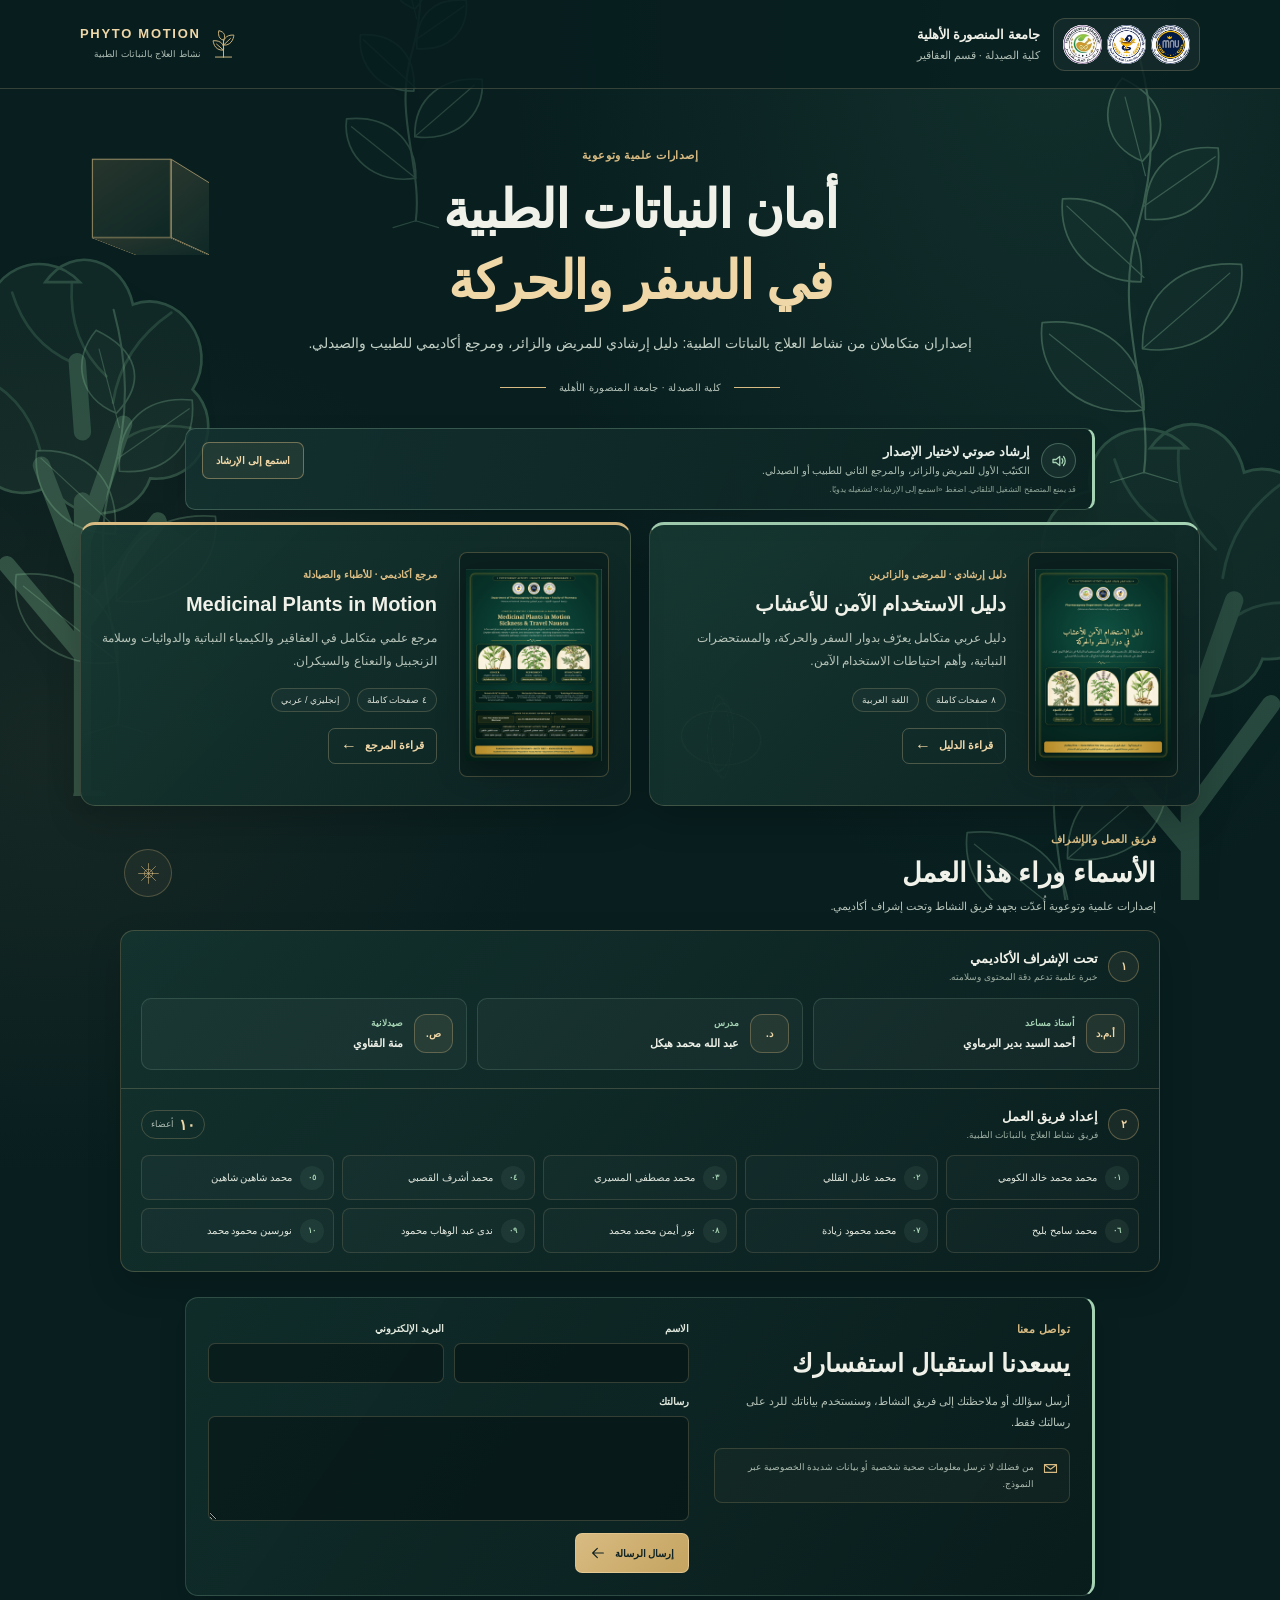
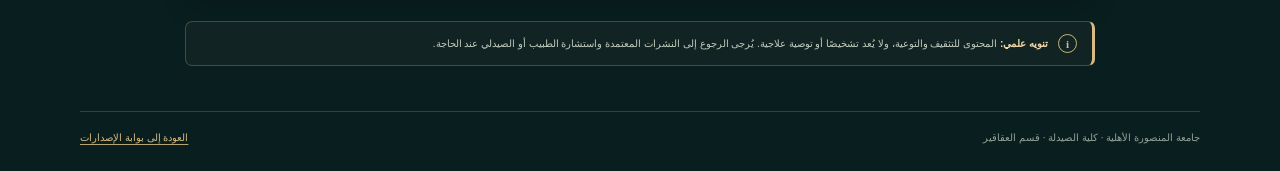
==== booklet-site/index.html @ 5047c132 "Add floating 3D geometry to booklet garden Co-authored-by: arena-agent <297053741+arena-agent@users." ====
<!doctype html>
<html lang="ar" dir="rtl">
<head>
  <meta charset="utf-8">
  <meta name="viewport" content="width=device-width, initial-scale=1">
  <meta name="theme-color" content="#081e1f">
  <meta name="description" content="إصدارات التوعية النباتية من كلية الصيدلة بجامعة المنصورة الأهلية: دليل المريض ومرجع أكاديمي كامل.">
  <title>الإصدارات العلمية | كلية الصيدلة - جامعة المنصورة الأهلية</title>
  <link rel="stylesheet" href="assets/portal.css">
  <link rel="stylesheet" href="assets/garden.css?v=6">
  <script src="assets/garden.js?v=9" defer></script>
</head>
<body>
<header class="site-header">
  <div class="wrap header-inner">
    <div class="academic-lockup" role="group" aria-label="جامعة المنصورة الأهلية، كلية الصيدلة، قسم العقاقير">
      <div class="institution-logos" aria-hidden="true">
        <img src="assets/academic-logos/university.webp" alt="" width="48" height="48">
        <img src="assets/academic-logos/faculty-pharmacy.webp" alt="" width="48" height="48">
        <img src="assets/academic-logos/pharmacognosy.webp" alt="" width="48" height="48">
      </div>
      <div class="academic-copy">
        <strong>جامعة المنصورة الأهلية</strong>
        <span>كلية الصيدلة · قسم العقاقير</span>
      </div>
    </div>
    <a class="program-lockup" href="index.html" aria-label="PHYTO MOTION — العودة إلى بوابة الإصدارات">
      <svg class="program-mark" viewBox="0 0 43 50" aria-hidden="true"><path d="M21.5 46V18M21.5 34C6 35 5 19 5 19c13-1 18 7 16.5 15ZM21.5 26C37 27 38 10 38 10c-13-1-18 8-16.5 16ZM21.5 18C11 16 14 3 14 3c10 2 11 9 7.5 15Z"/><path d="m10 24 11.5 10M33 15 21.5 26M8 45h27"/></svg>
      <span><strong>PHYTO MOTION</strong><small>نشاط العلاج بالنباتات الطبية</small></span>
    </a>
  </div>
</header>
<main class="wrap">
  <section class="hero" aria-labelledby="hero-title">
    <p class="eyebrow">إصدارات علمية وتوعوية</p>
    <h1 id="hero-title">أمان النباتات الطبية<br><em>في السفر والحركة</em></h1>
    <p class="hero-copy">إصداران متكاملان من نشاط العلاج بالنباتات الطبية: دليل إرشادي للمريض والزائر، ومرجع أكاديمي للطبيب والصيدلي.</p>
    <div class="hero-rule"><span></span><p>كلية الصيدلة · جامعة المنصورة الأهلية</p><span></span></div>
  </section>

  <section class="welcome-audio" aria-labelledby="welcome-audio-title">
    <div class="welcome-audio-copy">
      <span class="welcome-audio-mark" aria-hidden="true"><svg viewBox="0 0 24 24"><path d="M4 10v4h4l5 4V6l-5 4H4Z"/><path d="M16 9a5 5 0 0 1 0 6m2-9a9 9 0 0 1 0 12"/></svg></span>
      <div><h2 id="welcome-audio-title">إرشاد صوتي لاختيار الإصدار</h2><p>الكتيّب الأول للمريض والزائر، والمرجع الثاني للطبيب أو الصيدلي.</p></div>
    </div>
    <button class="welcome-audio-button" id="welcome-audio-button" type="button" aria-pressed="false"><span id="welcome-audio-button-label">استمع إلى الإرشاد</span></button>
    <audio id="welcome-audio" src="assets/audio/patient-welcome-ar-eg.mp3" preload="auto" aria-hidden="true"></audio>
    <p class="welcome-audio-status" id="welcome-audio-status" role="status" aria-live="polite">قد يمنع المتصفح التشغيل التلقائي للصوت؛ إذا لم تسمع الإرشاد، اضغط «استمع إلى الإرشاد».</p>
  </section>

  <section class="book-grid" aria-label="اختيار الإصدار">
    <a class="book-card patient" href="patient-book.html" aria-label="قراءة دليل المريض والزائر، ٨ صفحات كاملة">
      <span class="cover-frame"><img src="assets/patient-pages/page-01.jpg" alt="غلاف دليل الاستخدام الآمن للأعشاب في دوار السفر والحركة" width="1192" height="1686" fetchpriority="high"></span>
      <span class="book-copy">
        <span class="book-type">دليل إرشادي · للمرضى والزائرين</span>
        <h2>دليل الاستخدام الآمن للأعشاب</h2>
        <p>دليل عربي متكامل يعرّف بدوار السفر والحركة، والمستحضرات النباتية، وأهم احتياطات الاستخدام الآمن.</p>
        <span class="book-meta"><span>٨ صفحات كاملة</span><span>اللغة العربية</span></span>
        <span class="book-open">قراءة الدليل <b aria-hidden="true">←</b></span>
      </span>
    </a>

    <a class="book-card professional" href="clinician-book.html" aria-label="قراءة المرجع الأكاديمي للطبيب والصيدلي، ٤ صفحات كاملة">
      <span class="cover-frame"><img src="assets/clinician-pages/page-01.jpg" alt="غلاف المرجع الأكاديمي Medicinal Plants in Motion" width="1192" height="1686" fetchpriority="high"></span>
      <span class="book-copy">
        <span class="book-type">مرجع أكاديمي · للأطباء والصيادلة</span>
        <h2>Medicinal Plants in Motion</h2>
        <p>مرجع علمي متكامل في العقاقير والكيمياء النباتية والدوائيات وسلامة الزنجبيل والنعناع والسيكران.</p>
        <span class="book-meta"><span>٤ صفحات كاملة</span><span>إنجليزي / عربي</span></span>
        <span class="book-open">قراءة المرجع <b aria-hidden="true">←</b></span>
      </span>
    </a>
  </section>

  <section class="contributors" aria-labelledby="contributors-title">
    <div class="contributors-heading">
      <div>
        <p class="eyebrow">فريق العمل والإشراف</p>
        <h2 id="contributors-title">الأسماء وراء هذا العمل</h2>
        <p>إصدارات علمية وتوعوية أُعدّت بجهد فريق النشاط وتحت إشراف أكاديمي.</p>
      </div>
      <span class="contributors-ornament" aria-hidden="true"><svg viewBox="0 0 48 48"><path d="M24 5v38M5 24h38M10.6 10.6l26.8 26.8m0-26.8L10.6 37.4"/><circle cx="24" cy="24" r="8"/></svg></span>
    </div>

    <div class="contributors-panel">
      <section class="contributors-group" aria-labelledby="supervisors-title">
        <div class="contributors-group-heading">
          <span class="group-step" aria-hidden="true">١</span>
          <div><h3 id="supervisors-title">تحت الإشراف الأكاديمي</h3><p>خبرة علمية تدعم دقة المحتوى وسلامته.</p></div>
        </div>
        <ul class="supervisor-grid">
          <li class="supervisor-card"><span class="supervisor-mark" aria-hidden="true">أ.م.د</span><span class="supervisor-copy"><span class="person-role">أستاذ مساعد</span><strong>أحمد السيد بدير البرماوي</strong></span></li>
          <li class="supervisor-card"><span class="supervisor-mark" aria-hidden="true">د.</span><span class="supervisor-copy"><span class="person-role">مدرس</span><strong>عبد الله محمد هيكل</strong></span></li>
          <li class="supervisor-card"><span class="supervisor-mark" aria-hidden="true">ص.</span><span class="supervisor-copy"><span class="person-role">صيدلانية</span><strong>منة القناوي</strong></span></li>
        </ul>
      </section>

      <section class="contributors-group team-group" aria-labelledby="team-title">
        <div class="contributors-group-heading">
          <span class="group-step" aria-hidden="true">٢</span>
          <div><h3 id="team-title">إعداد فريق العمل</h3><p>فريق نشاط العلاج بالنباتات الطبية.</p></div>
          <span class="team-count"><strong>١٠</strong><span>أعضاء</span></span>
        </div>
        <ul class="team-grid">
          <li class="team-member"><span class="team-index" aria-hidden="true">٠١</span><span>محمد محمد خالد الكومي</span></li>
          <li class="team-member"><span class="team-index" aria-hidden="true">٠٢</span><span>محمد عادل القللي</span></li>
          <li class="team-member"><span class="team-index" aria-hidden="true">٠٣</span><span>محمد مصطفى المسيري</span></li>
          <li class="team-member"><span class="team-index" aria-hidden="true">٠٤</span><span>محمد أشرف القصبي</span></li>
          <li class="team-member"><span class="team-index" aria-hidden="true">٠٥</span><span>محمد شاهين شاهين</span></li>
          <li class="team-member"><span class="team-index" aria-hidden="true">٠٦</span><span>محمد سامح بليح</span></li>
          <li class="team-member"><span class="team-index" aria-hidden="true">٠٧</span><span>محمد محمود زيادة</span></li>
          <li class="team-member"><span class="team-index" aria-hidden="true">٠٨</span><span>نور أيمن محمد محمد</span></li>
          <li class="team-member"><span class="team-index" aria-hidden="true">٠٩</span><span>ندى عبد الوهاب محمود</span></li>
          <li class="team-member"><span class="team-index" aria-hidden="true">١٠</span><span>نورسين محمود محمد</span></li>
        </ul>
      </section>
    </div>
  </section>

  <section class="contact-section" aria-labelledby="contact-title">
    <div class="contact-copy">
      <p class="eyebrow">تواصل معنا</p>
      <h2 id="contact-title">يسعدنا استقبال استفسارك</h2>
      <p>أرسل سؤالك أو ملاحظتك إلى فريق النشاط، وسنستخدم بياناتك للرد على رسالتك فقط.</p>
      <div class="contact-note"><svg viewBox="0 0 24 24" aria-hidden="true"><path d="M3.5 6.5h17v11h-17z"/><path d="m4 7 8 6 8-6"/></svg><span>من فضلك لا ترسل معلومات صحية شخصية أو بيانات شديدة الخصوصية عبر النموذج.</span></div>
    </div>
    <form class="contact-form" id="contact-form" action="/api/contact" method="post">
      <div class="contact-fields">
        <label class="contact-field" for="contact-name"><span>الاسم</span><input id="contact-name" name="name" type="text" autocomplete="name" maxlength="80" required></label>
        <label class="contact-field" for="contact-email"><span>البريد الإلكتروني</span><input id="contact-email" name="email" type="email" inputmode="email" autocomplete="email" maxlength="254" required></label>
      </div>
      <label class="contact-field contact-message-field" for="contact-message"><span>رسالتك</span><textarea id="contact-message" name="message" rows="4" maxlength="3000" required></textarea></label>
      <div class="contact-honeypot" aria-hidden="true"><label for="contact-website">اترك هذا الحقل فارغًا</label><input id="contact-website" name="website" type="text" tabindex="-1" autocomplete="off"></div>
      <div class="contact-actions">
        <button class="contact-submit" type="submit"><span>إرسال الرسالة</span><svg viewBox="0 0 24 24" aria-hidden="true"><path d="M4 12h15M13 5l7 7-7 7"/></svg></button>
        <p class="contact-status" id="contact-status" role="status" aria-live="polite" aria-atomic="true"></p>
      </div>
      <noscript><p class="contact-noscript">فعّل JavaScript لإرسال الرسالة من هذا النموذج.</p></noscript>
    </form>
  </section>

  <aside class="editorial-note"><span class="note-mark" aria-hidden="true">i</span><p><strong>تنويه علمي:</strong> المحتوى للتثقيف والتوعية، ولا يُعد تشخيصًا أو توصية علاجية. يُرجى الرجوع إلى النشرات المعتمدة واستشارة الطبيب أو الصيدلي عند الحاجة.</p></aside>
</main>
<footer class="wrap site-footer">
  <span>جامعة المنصورة الأهلية · كلية الصيدلة · قسم العقاقير</span>
  <a href="index.html">العودة إلى بوابة الإصدارات</a>
</footer>
<script src="assets/portal.js" defer></script>
</body>
</html>
---- booklet-site/assets/portal.css ----
:root{
  color-scheme:dark;
  --ink:#f0f1e8;
  --navy:#e8efe8;
  --green:#a5d2b3;
  --gold:#d8bb82;
  --gold-bright:#f0d7a7;
  --paper:#081e1f;
  --surface:#102b2b;
  --muted:#afbeb4;
  --line:rgba(215,194,148,.22);
  --font:"IBM Plex Sans Arabic",Tahoma,Arial,sans-serif;
}
*{box-sizing:border-box}
html{min-width:320px;scroll-behavior:smooth}
body{margin:0;min-height:100vh;background:radial-gradient(ellipse at 82% 0,rgba(44,92,77,.28),transparent 34rem),radial-gradient(ellipse at 4% 42%,rgba(196,158,94,.08),transparent 33rem),var(--paper);color:var(--ink);font:15px/1.8 var(--font);-webkit-font-smoothing:antialiased}
a{color:inherit;text-decoration:none}
a:focus-visible{outline:3px solid var(--gold-bright);outline-offset:4px}
.wrap{width:min(1120px,calc(100% - 44px));margin-inline:auto}
.site-header{background:rgba(8,30,31,.82);border-bottom:1px solid var(--line)}
.header-inner{min-height:88px;display:flex;align-items:center;justify-content:space-between;gap:22px}
.academic-lockup,.program-lockup{display:flex;align-items:center;min-width:0}
.academic-lockup{gap:13px}
.institution-logos{display:flex;align-items:center;gap:5px;padding:6px 9px;background:rgba(255,255,255,.045);border:1px solid var(--line);border-radius:12px;flex:0 0 auto}
.institution-logos img{display:block;width:39px;height:39px;object-fit:contain;border-radius:50%;background:#f7f5ee}
.academic-copy{line-height:1.65}
.academic-copy strong{display:block;color:var(--ink);font-size:13px;font-weight:800}
.academic-copy span{display:block;color:var(--muted);font-size:11px}
.program-lockup{gap:9px;flex:0 0 auto;color:var(--ink)}
.program-mark{display:block;width:27px;height:33px;stroke:var(--gold);fill:none;stroke-width:1.5}
.program-lockup strong{display:block;color:var(--gold-bright);font:700 13px/1.2 Arial,sans-serif;letter-spacing:1.7px;direction:ltr}
.program-lockup small{display:block;margin-top:4px;color:var(--muted);font-size:9px;white-space:nowrap}
.hero{max-width:820px;margin:0 auto;padding:57px 0 31px;text-align:center}
.eyebrow{margin:0;color:var(--gold);font-size:11px;font-weight:800;letter-spacing:.04em}
h1,h2,p{margin-top:0}
.hero h1{margin:8px 0 12px;color:var(--ink);font-size:clamp(32px,5vw,53px);font-weight:750;line-height:1.35;letter-spacing:-.025em}
.hero h1 em{color:var(--gold-bright);font-style:normal}
.hero-copy{max-width:690px;margin:0 auto;color:#c1cec3;font-size:14px;line-height:2}
.hero-rule{display:flex;align-items:center;justify-content:center;gap:13px;margin-top:22px;color:#b4c2b8;font-size:10px;letter-spacing:.03em}
.hero-rule p{margin:0;white-space:nowrap}
.hero-rule span{display:block;width:46px;height:1px;background:var(--gold)}
.welcome-audio{position:relative;display:grid;grid-template-columns:minmax(0,1fr) auto;align-items:center;gap:3px 16px;max-width:910px;margin:0 auto 12px;padding:13px 16px;border:1px solid rgba(165,210,179,.27);border-right:3px solid var(--green);border-radius:10px;background:linear-gradient(110deg,rgba(21,52,50,.82),rgba(11,34,33,.92));box-shadow:0 9px 24px rgba(0,0,0,.13)}
.welcome-audio-copy{display:flex;align-items:center;gap:11px;min-width:0}
.welcome-audio-mark{display:grid;place-items:center;flex:0 0 35px;width:35px;height:35px;border:1px solid rgba(165,210,179,.32);border-radius:50%;color:var(--green);background:rgba(165,210,179,.07)}
.welcome-audio-mark svg{width:18px;height:18px;fill:none;stroke:currentColor;stroke-width:1.7;stroke-linecap:round;stroke-linejoin:round}
.welcome-audio-copy h2{margin:0;color:#e8efe8;font-size:13px;line-height:1.5}
.welcome-audio-copy p{margin:2px 0 0;color:#acbeb2;font-size:10px;line-height:1.65}
.welcome-audio-button{min-height:37px;padding:6px 13px;border:1px solid rgba(216,187,130,.45);border-radius:7px;background:rgba(216,187,130,.08);color:var(--gold-bright);font:700 10px/1.5 var(--font);white-space:nowrap;cursor:pointer;transition:background .16s,border-color .16s}
.welcome-audio-button:hover{border-color:var(--gold);background:rgba(216,187,130,.15)}
.welcome-audio-button:focus-visible{outline:3px solid var(--gold-bright);outline-offset:3px}
.welcome-audio-button[aria-pressed="true"]{border-color:rgba(165,210,179,.58);background:rgba(165,210,179,.1);color:#d7f0df}
.welcome-audio-status{grid-column:1/-1;margin:1px 0 0;color:#8fa498;font-size:8px;line-height:1.5}
.welcome-audio audio{position:absolute;width:1px;height:1px;overflow:hidden;clip:rect(0,0,0,0);white-space:nowrap}
.book-grid{display:grid;grid-template-columns:repeat(2,minmax(0,1fr));gap:18px;margin:12px auto 24px}
.book-card{min-height:284px;display:grid;grid-template-columns:150px minmax(0,1fr);gap:22px;align-items:center;padding:21px;border:1px solid var(--line);border-radius:15px;background:linear-gradient(135deg,rgba(24,58,51,.93),rgba(12,34,34,.98));box-shadow:0 14px 34px rgba(0,0,0,.19);transition:border-color .18s,box-shadow .18s,transform .18s}
.book-card:hover{transform:translateY(-2px);border-color:rgba(240,215,167,.6);box-shadow:0 18px 42px rgba(0,0,0,.25)}
.book-card.professional{border-top:3px solid var(--gold)}
.book-card.patient{border-top:3px solid var(--green)}
.cover-frame{display:grid;place-items:center;min-height:225px;padding:6px;border:1px solid rgba(216,187,130,.28);border-radius:8px;background:#0b211f}
.cover-frame img{display:block;width:100%;height:210px;object-fit:contain;filter:drop-shadow(0 9px 14px rgba(0,0,0,.32))}
.book-copy{min-width:0}
.book-type{display:block;color:var(--gold);font-size:10px;font-weight:800}
.book-copy h2{margin:6px 0 8px;color:var(--ink);font-size:20px;line-height:1.45}
.book-copy p{margin:0 0 15px;color:#b7c4b9;font-size:12px;line-height:1.9}
.book-meta{display:flex;flex-wrap:wrap;gap:7px;margin-bottom:16px}
.book-meta span{padding:3px 9px;border:1px solid var(--line);border-radius:999px;color:#dbe1d7;background:rgba(255,255,255,.025);font-size:9px}
.book-open{display:inline-flex;align-items:center;gap:8px;padding:7px 12px;border:1px solid rgba(215,194,148,.3);border-radius:7px;color:var(--gold-bright);font-size:11px;font-weight:800;transition:background .18s,border-color .18s}
.book-card:hover .book-open{border-color:var(--gold);background:rgba(216,187,130,.075)}
.book-open b{font:16px Arial,sans-serif;transition:transform .18s}
.book-card:hover .book-open b{transform:translateX(-3px)}
.contributors{max-width:1040px;margin:0 auto 25px}
.contributors-heading{display:flex;align-items:center;justify-content:space-between;gap:18px;margin:0 auto 13px;padding-inline:4px}
.contributors-heading .eyebrow{margin-bottom:4px}
.contributors-heading h2{margin:0 0 4px;color:var(--ink);font-size:clamp(20px,3vw,27px);line-height:1.45}
.contributors-heading p:last-child{margin:0;color:#b7c4b9;font-size:11px;line-height:1.8}
.contributors-ornament{display:grid;place-items:center;flex:0 0 48px;width:48px;height:48px;border:1px solid rgba(216,187,130,.28);border-radius:50%;background:rgba(216,187,130,.06);color:var(--gold)}
.contributors-ornament svg{width:25px;height:25px;fill:none;stroke:currentColor;stroke-width:1.1;stroke-linecap:round}
.contributors-panel{overflow:hidden;border:1px solid rgba(216,187,130,.24);border-radius:14px;background:linear-gradient(135deg,rgba(20,51,47,.94),rgba(10,31,31,.97));box-shadow:0 14px 34px rgba(0,0,0,.16)}
.contributors-group{padding:18px 20px}
.contributors-group+.contributors-group{border-top:1px solid var(--line)}
.contributors-group-heading{display:flex;align-items:center;gap:10px;min-width:0}
.group-step{display:grid;place-items:center;flex:0 0 31px;width:31px;height:31px;border:1px solid rgba(216,187,130,.34);border-radius:50%;background:rgba(216,187,130,.07);color:var(--gold-bright);font-size:11px;font-weight:800}
.contributors-group-heading h3{margin:0;color:var(--ink);font-size:13px;line-height:1.5}
.contributors-group-heading p{margin:2px 0 0;color:#9fb0a4;font-size:9px;line-height:1.6}
.team-count{display:flex;align-items:center;gap:5px;margin-inline-start:auto;padding:5px 9px;border:1px solid rgba(216,187,130,.25);border-radius:999px;color:var(--muted);font-size:9px;white-space:nowrap}
.team-count strong{color:var(--gold-bright);font-size:15px;line-height:1}
.supervisor-grid,.team-grid{display:grid;list-style:none;margin:13px 0 0;padding:0}
.supervisor-grid{grid-template-columns:repeat(3,minmax(0,1fr));gap:10px}
.supervisor-card{display:flex;align-items:center;gap:11px;min-width:0;min-height:72px;padding:11px 13px;border:1px solid rgba(165,210,179,.17);border-radius:10px;background:rgba(255,255,255,.035);transition:border-color .16s,transform .16s,background .16s}
.supervisor-card:hover{transform:translateY(-2px);border-color:rgba(216,187,130,.4);background:rgba(255,255,255,.055)}
.supervisor-mark{display:grid;place-items:center;flex:0 0 39px;width:39px;height:39px;border:1px solid rgba(216,187,130,.32);border-radius:12px;background:rgba(216,187,130,.08);color:var(--gold-bright);font-size:10px;font-weight:900;white-space:nowrap}
.supervisor-copy{display:block;min-width:0}
.person-role{display:block;margin-bottom:2px;color:var(--green);font-size:9px;font-weight:700}
.supervisor-copy strong{display:block;color:#eef1e8;font-size:11px;line-height:1.65}
.team-grid{grid-template-columns:repeat(5,minmax(0,1fr));gap:8px}
.team-member{display:flex;align-items:center;gap:8px;min-width:0;min-height:45px;padding:7px 9px;border:1px solid rgba(215,194,148,.16);border-radius:8px;background:rgba(255,255,255,.025);color:#e0e6dc;font-size:10px;line-height:1.55;transition:border-color .16s,background .16s}
.team-member:hover{border-color:rgba(216,187,130,.38);background:rgba(216,187,130,.055)}
.team-index{display:grid;place-items:center;flex:0 0 24px;width:24px;height:24px;border-radius:50%;background:rgba(165,210,179,.08);color:var(--green);font:700 8px/1 Arial,sans-serif}
.contact-section{max-width:910px;display:grid;grid-template-columns:minmax(0,.85fr) minmax(0,1.15fr);align-items:start;gap:25px;margin:0 auto 25px;padding:22px;border:1px solid rgba(165,210,179,.22);border-right:3px solid var(--green);border-radius:13px;background:linear-gradient(125deg,rgba(17,46,43,.92),rgba(9,29,29,.98));box-shadow:0 12px 28px rgba(0,0,0,.14)}
.contact-copy .eyebrow{margin-bottom:5px}
.contact-copy h2{margin:0 0 8px;color:var(--ink);font-size:clamp(19px,2.5vw,25px);line-height:1.5}
.contact-copy>p:not(.eyebrow){margin:0;color:#b7c4b9;font-size:11px;line-height:1.9}
.contact-note{display:flex;align-items:flex-start;gap:8px;margin-top:16px;padding:10px;border:1px solid rgba(216,187,130,.18);border-radius:8px;background:rgba(216,187,130,.035);color:#aebdb2;font-size:9px;line-height:1.8}
.contact-note svg{flex:0 0 17px;width:17px;height:17px;margin-top:1px;fill:none;stroke:var(--gold);stroke-width:1.5;stroke-linecap:round;stroke-linejoin:round}
.contact-form{min-width:0}
.contact-fields{display:grid;grid-template-columns:repeat(2,minmax(0,1fr));gap:10px}
.contact-field{display:flex;flex-direction:column;gap:5px;min-width:0;color:#dfe6dc;font-size:10px;font-weight:700}
.contact-field input,.contact-field textarea{width:100%;min-width:0;border:1px solid rgba(215,194,148,.22);border-radius:7px;background:rgba(4,19,19,.55);color:var(--ink);font:400 11px/1.7 var(--font);padding:9px 10px;transition:border-color .16s,box-shadow .16s}
.contact-field input{min-height:40px}
.contact-field textarea{min-height:105px;resize:vertical}
.contact-field input::placeholder,.contact-field textarea::placeholder{color:#788e82}
.contact-field input:focus,.contact-field textarea:focus{outline:none;border-color:var(--green);box-shadow:0 0 0 3px rgba(165,210,179,.1)}
.contact-message-field{margin-top:10px}
.contact-honeypot{position:absolute!important;width:1px;height:1px;padding:0;margin:-1px;overflow:hidden;clip:rect(0,0,0,0);white-space:nowrap;border:0}
.contact-actions{display:flex;align-items:center;gap:12px;margin-top:12px}
.contact-submit{display:inline-flex;align-items:center;justify-content:center;gap:9px;min-height:40px;padding:8px 14px;border:1px solid rgba(240,215,167,.54);border-radius:7px;background:linear-gradient(135deg,#d8bb82,#c5a460);color:#102322;font:800 10px/1.5 var(--font);cursor:pointer;transition:filter .16s,transform .16s,opacity .16s}
.contact-submit:hover:not(:disabled){filter:brightness(1.07);transform:translateY(-1px)}
.contact-submit:focus-visible{outline:3px solid var(--gold-bright);outline-offset:3px}
.contact-submit:disabled{cursor:wait;opacity:.65}
.contact-submit svg{width:16px;height:16px;fill:none;stroke:currentColor;stroke-width:1.8;stroke-linecap:round;stroke-linejoin:round;transform:rotate(180deg)}
.contact-status{min-width:0;margin:0;color:var(--muted);font-size:9px;line-height:1.7}
.contact-status:empty{display:none}
.contact-status[data-state="success"]{color:#a9dfbb}
.contact-status[data-state="error"]{color:#f0b2a4}
.contact-noscript{margin:10px 0 0;color:var(--gold-bright);font-size:9px}
.editorial-note{max-width:910px;display:flex;align-items:flex-start;gap:10px;margin:0 auto 45px;padding:12px 15px;border:1px solid rgba(229,205,153,.23);border-right:3px solid var(--gold);border-radius:7px;background:rgba(216,187,130,.045);color:#c2cbbf}
.editorial-note p{margin:0;font-size:10px;line-height:1.9}
.editorial-note strong{color:var(--gold-bright)}
.note-mark{display:grid;place-items:center;flex:0 0 19px;height:19px;border:1px solid #c5b47f;border-radius:50%;color:var(--gold);font:700 11px Georgia,serif}
.site-footer{display:flex;justify-content:space-between;align-items:center;gap:15px;border-top:1px solid var(--line);padding:17px 0 24px;color:#94a397;font-size:10px}
.site-footer a{color:var(--gold);text-decoration:underline;text-decoration-color:#b6a473;text-underline-offset:3px}
@media(max-width:790px){
  .header-inner{min-height:78px;gap:12px}
  .institution-logos{gap:3px;padding:5px 6px}
  .institution-logos img{width:33px;height:33px}
  .academic-copy strong{font-size:12px}
  .academic-copy span{font-size:10px}
  .book-grid{grid-template-columns:1fr;max-width:650px}
  .book-card{min-height:250px;grid-template-columns:140px minmax(0,1fr)}
  .cover-frame{min-height:210px}
  .cover-frame img{height:195px}
  .contributors{max-width:650px}
  .contributors-group{padding:15px}
  .supervisor-grid{grid-template-columns:repeat(2,minmax(0,1fr))}
  .supervisor-card:last-child{grid-column:1/-1}
  .team-grid{grid-template-columns:repeat(3,minmax(0,1fr))}
  .contact-section{grid-template-columns:1fr;gap:15px}
}
@media(max-width:500px){
  .wrap{width:calc(100% - 28px)}
  .header-inner{min-height:72px;gap:8px}
  .academic-lockup{gap:7px}
  .institution-logos{gap:2px;padding:4px}
  .institution-logos img{width:26px;height:26px}
  .academic-copy strong{font-size:10px}
  .academic-copy span{font-size:9px}
  .program-lockup{gap:5px}
  .program-mark{width:21px;height:27px}
  .program-lockup strong{font-size:10px;letter-spacing:1px}
  .program-lockup small{display:none}
  .hero{padding:39px 0 23px}
  .hero h1{font-size:32px}
  .hero-copy{font-size:12px}
  .hero-rule{gap:8px;margin-top:17px}
  .hero-rule span{width:22px}
  .hero-rule p{font-size:9px}
  .welcome-audio{grid-template-columns:minmax(0,1fr) auto;gap:5px 9px;margin-bottom:9px;padding:10px}
  .welcome-audio-copy{gap:8px}
  .welcome-audio-mark{flex-basis:30px;width:30px;height:30px}
  .welcome-audio-mark svg{width:15px;height:15px}
  .welcome-audio-copy h2{font-size:11px}
  .welcome-audio-copy p{font-size:8px}
  .welcome-audio-button{min-height:33px;padding:5px 8px;font-size:8px}
  .welcome-audio-status{font-size:7px}
  .book-card{grid-template-columns:96px minmax(0,1fr);gap:13px;min-height:0;padding:12px;border-radius:11px}
  .cover-frame{min-height:153px;padding:4px}
  .cover-frame img{height:143px}
  .book-copy h2{font-size:16px}
  .book-copy p{font-size:10px;margin-bottom:10px}
  .book-type{font-size:9px}
  .book-meta{gap:4px;margin-bottom:10px}
  .book-meta span{font-size:8px;padding:2px 6px}
  .book-open{font-size:10px;padding:6px 8px}
  .contributors{margin-bottom:20px}
  .contributors-heading{align-items:flex-start;gap:9px;margin-bottom:10px;padding-inline:2px}
  .contributors-heading h2{font-size:19px}
  .contributors-heading p:last-child{font-size:9px}
  .contributors-ornament{flex-basis:37px;width:37px;height:37px}
  .contributors-ornament svg{width:20px;height:20px}
  .contributors-group{padding:12px}
  .contributors-group-heading{gap:8px}
  .group-step{flex-basis:27px;width:27px;height:27px;font-size:10px}
  .contributors-group-heading h3{font-size:11px}
  .contributors-group-heading p{font-size:8px}
  .team-count{gap:4px;padding:4px 7px;font-size:8px}
  .team-count strong{font-size:13px}
  .supervisor-grid{grid-template-columns:1fr;gap:7px}
  .supervisor-card,.supervisor-card:last-child{grid-column:auto;min-height:59px;padding:8px 10px}
  .supervisor-mark{flex-basis:34px;width:34px;height:34px;border-radius:10px;font-size:9px}
  .person-role{font-size:8px}
  .supervisor-copy strong{font-size:10px}
  .team-grid{grid-template-columns:repeat(2,minmax(0,1fr));gap:6px}
  .team-member{gap:6px;min-height:44px;padding:6px;font-size:10px}
  .team-index{flex-basis:21px;width:21px;height:21px;font-size:7px}
  .contact-section{gap:12px;margin-bottom:20px;padding:14px}
  .contact-copy h2{font-size:19px}
  .contact-copy>p:not(.eyebrow){font-size:10px}
  .contact-note{margin-top:10px;padding:8px;font-size:8px}
  .contact-fields{grid-template-columns:1fr;gap:8px}
  .contact-field{font-size:9px}
  .contact-field input,.contact-field textarea{font-size:10px}
  .contact-message-field{margin-top:8px}
  .contact-actions{align-items:stretch;flex-direction:column;gap:8px;margin-top:10px}
  .contact-submit{align-self:flex-start;min-width:135px}
  .contact-status{font-size:9px}
  .editorial-note{margin-bottom:30px;padding:10px 11px}
  .editorial-note p{font-size:9px}
  .site-footer{display:block;font-size:9px}
  .site-footer a{display:inline-block;margin-top:6px}
}
@media(max-width:380px){
  .header-inner{justify-content:flex-start;flex-wrap:wrap;padding-block:8px}
  .academic-lockup{width:100%}
  .program-lockup{margin-inline-start:auto}
}
@media(prefers-reduced-motion:reduce){
  *,*::before,*::after{scroll-behavior:auto!important;transition:none!important}
}
---- booklet-site/assets/garden.css ----
/* Subtle moving botanical silhouettes; decorative only and kept behind the reading surface. */
.garden-background{position:fixed;inset:0;z-index:1;overflow:hidden;pointer-events:none;contain:layout paint}
.garden-frond{position:absolute;width:clamp(180px,25vw,330px);height:auto;color:#9bd4aa;opacity:.30;transform-origin:50% 86%;filter:drop-shadow(0 7px 18px rgba(0,0,0,.12));animation:garden-sway 7s ease-in-out infinite alternate}
.garden-frond path{vector-effect:non-scaling-stroke}
.garden-frond--one{top:4vh;right:-24px;--tilt:-10deg;animation-duration:7s}
.garden-frond--two{top:32vh;left:-42px;--tilt:70deg;animation-duration:8s;animation-delay:-3s;opacity:.26}
.garden-frond--three{right:4vw;bottom:-105px;--tilt:164deg;animation-duration:9s;animation-delay:-5s;opacity:.25}
.garden-frond--four{top:-76px;left:24vw;width:clamp(130px,17vw,220px);--tilt:-21deg;animation-duration:7.5s;animation-delay:-2s;opacity:.22}
.garden-tree{position:absolute;width:clamp(205px,28vw,345px);height:auto;color:#88c99a;opacity:.28;transform-origin:50% 92%;filter:drop-shadow(0 8px 22px rgba(0,0,0,.12));animation:tree-sway 9s ease-in-out infinite alternate}
.garden-tree svg{display:block;width:100%;height:auto}
.garden-tree--left{left:-90px;top:25vh;animation-duration:10s}
.garden-tree--right{right:-95px;top:43vh;width:clamp(230px,30vw,370px);opacity:.24;animation-duration:12s;animation-delay:-5s}
@keyframes tree-sway{from{transform:rotate(-2.6deg)}to{transform:rotate(2.6deg)}}
@keyframes garden-sway{
  from{transform:translate3d(-8px,8px,0) rotate(calc(var(--tilt,0deg) - 5deg)) scale(.97)}
  to{transform:translate3d(10px,-9px,0) rotate(calc(var(--tilt,0deg) + 5deg)) scale(1.025)}
}
/* Small, luminous 3D accents stay at the edges so the book remains easy to read. */
.garden-3d-shapes{position:absolute;inset:0;perspective:900px;transform-style:preserve-3d}
.garden-shape{position:absolute;color:#d8bb82;transform-style:preserve-3d}
.garden-shape--cube{top:19vh;left:9vw;width:76px;height:76px}
.garden-cube{position:absolute;inset:0;transform-style:preserve-3d;animation:garden-cube-turn 19s linear infinite}
.garden-cube__face{position:absolute;inset:0;border:1px solid rgba(216,187,130,.65);background:linear-gradient(145deg,rgba(201,174,117,.17),rgba(69,132,100,.10));backface-visibility:hidden}
.garden-cube__face--front{transform:translateZ(38px)}
.garden-cube__face--back{transform:rotateY(180deg) translateZ(38px)}
.garden-cube__face--right{transform:rotateY(90deg) translateZ(38px)}
.garden-cube__face--left{transform:rotateY(-90deg) translateZ(38px)}
.garden-cube__face--top{transform:rotateX(90deg) translateZ(38px)}
.garden-cube__face--bottom{transform:rotateX(-90deg) translateZ(38px)}
.garden-shape--sphere{top:61vh;right:10vw;width:94px;height:94px;border:1px solid rgba(216,187,130,.42);border-radius:50%;opacity:.4;background:radial-gradient(circle at 30% 27%,rgba(240,215,167,.75),rgba(119,167,128,.38) 20%,rgba(42,100,82,.26) 48%,rgba(11,35,36,.12) 72%);box-shadow:inset -12px -10px 24px rgba(2,17,19,.42),inset 5px 4px 14px rgba(243,224,177,.20),0 0 26px rgba(139,188,148,.12);filter:drop-shadow(0 10px 20px rgba(0,0,0,.24));animation:garden-sphere-float 8s ease-in-out infinite alternate}
.garden-shape--sphere:before,.garden-shape--sphere:after{content:"";position:absolute;inset:17% 7%;border:1px solid rgba(223,207,159,.42);border-radius:50%;transform:rotate(-32deg)}
.garden-shape--sphere:after{inset:7% 25%;transform:rotate(32deg)}
.garden-shape--rings{left:52vw;bottom:12vh;width:110px;height:110px;animation:garden-ring-drift 12s ease-in-out infinite alternate}
.garden-shape--rings i{position:absolute;inset:15px;border:1px solid rgba(216,187,130,.72);border-radius:50%;box-shadow:0 0 12px rgba(216,187,130,.08);transform:rotateX(67deg) rotateZ(-25deg)}
.garden-shape--rings i:nth-child(2){inset:22px 8px;transform:rotateY(68deg) rotateZ(18deg);border-color:rgba(149,204,164,.64)}
.garden-shape--rings i:nth-child(3){inset:7px 27px;transform:rotateY(68deg) rotateZ(-28deg);border-color:rgba(216,187,130,.42)}
@keyframes garden-cube-turn{from{transform:rotateX(-24deg) rotateY(0deg) rotateZ(10deg)}to{transform:rotateX(336deg) rotateY(360deg) rotateZ(370deg)}}
@keyframes garden-sphere-float{from{transform:translate3d(0,8px,0) rotate(-8deg)}to{transform:translate3d(5px,-10px,18px) rotate(9deg)}}
@keyframes garden-ring-drift{from{transform:translate3d(-5px,9px,0) rotateX(7deg) rotateZ(-10deg)}to{transform:translate3d(7px,-7px,15px) rotateX(-7deg) rotateZ(10deg)}}
body>header,body>main,body>footer{position:relative;z-index:2}
@media(max-width:760px){
  .garden-frond{opacity:.24}
  .garden-tree{opacity:.25}
  .garden-frond--two{left:-85px}
  .garden-frond--three{right:-75px}
  .garden-tree--left{left:-118px}
  .garden-tree--right{right:-128px}
}
@media(max-width:760px){
  .garden-shape--cube{left:5vw;top:17vh;transform:scale(.78);transform-origin:top left}
  .garden-shape--sphere{right:5vw;width:76px;height:76px;opacity:.28}
  .garden-shape--rings{left:34vw;bottom:9vh}
}
@media(max-width:500px){
  .garden-shape--cube{left:3vw;top:20vh;transform:scale(.62);transform-origin:top left}
  .garden-shape--sphere{right:3vw;width:62px;height:62px;opacity:.23}
  .garden-shape--rings{left:32vw;bottom:8vh}
}
@media(prefers-reduced-motion:reduce){
  .garden-frond,.garden-tree{animation:none!important;transform:rotate(var(--tilt,0deg))}
  .garden-cube,.garden-shape--sphere,.garden-shape--rings{animation:none!important}
}
@media print{
  .garden-background{display:none!important}
}
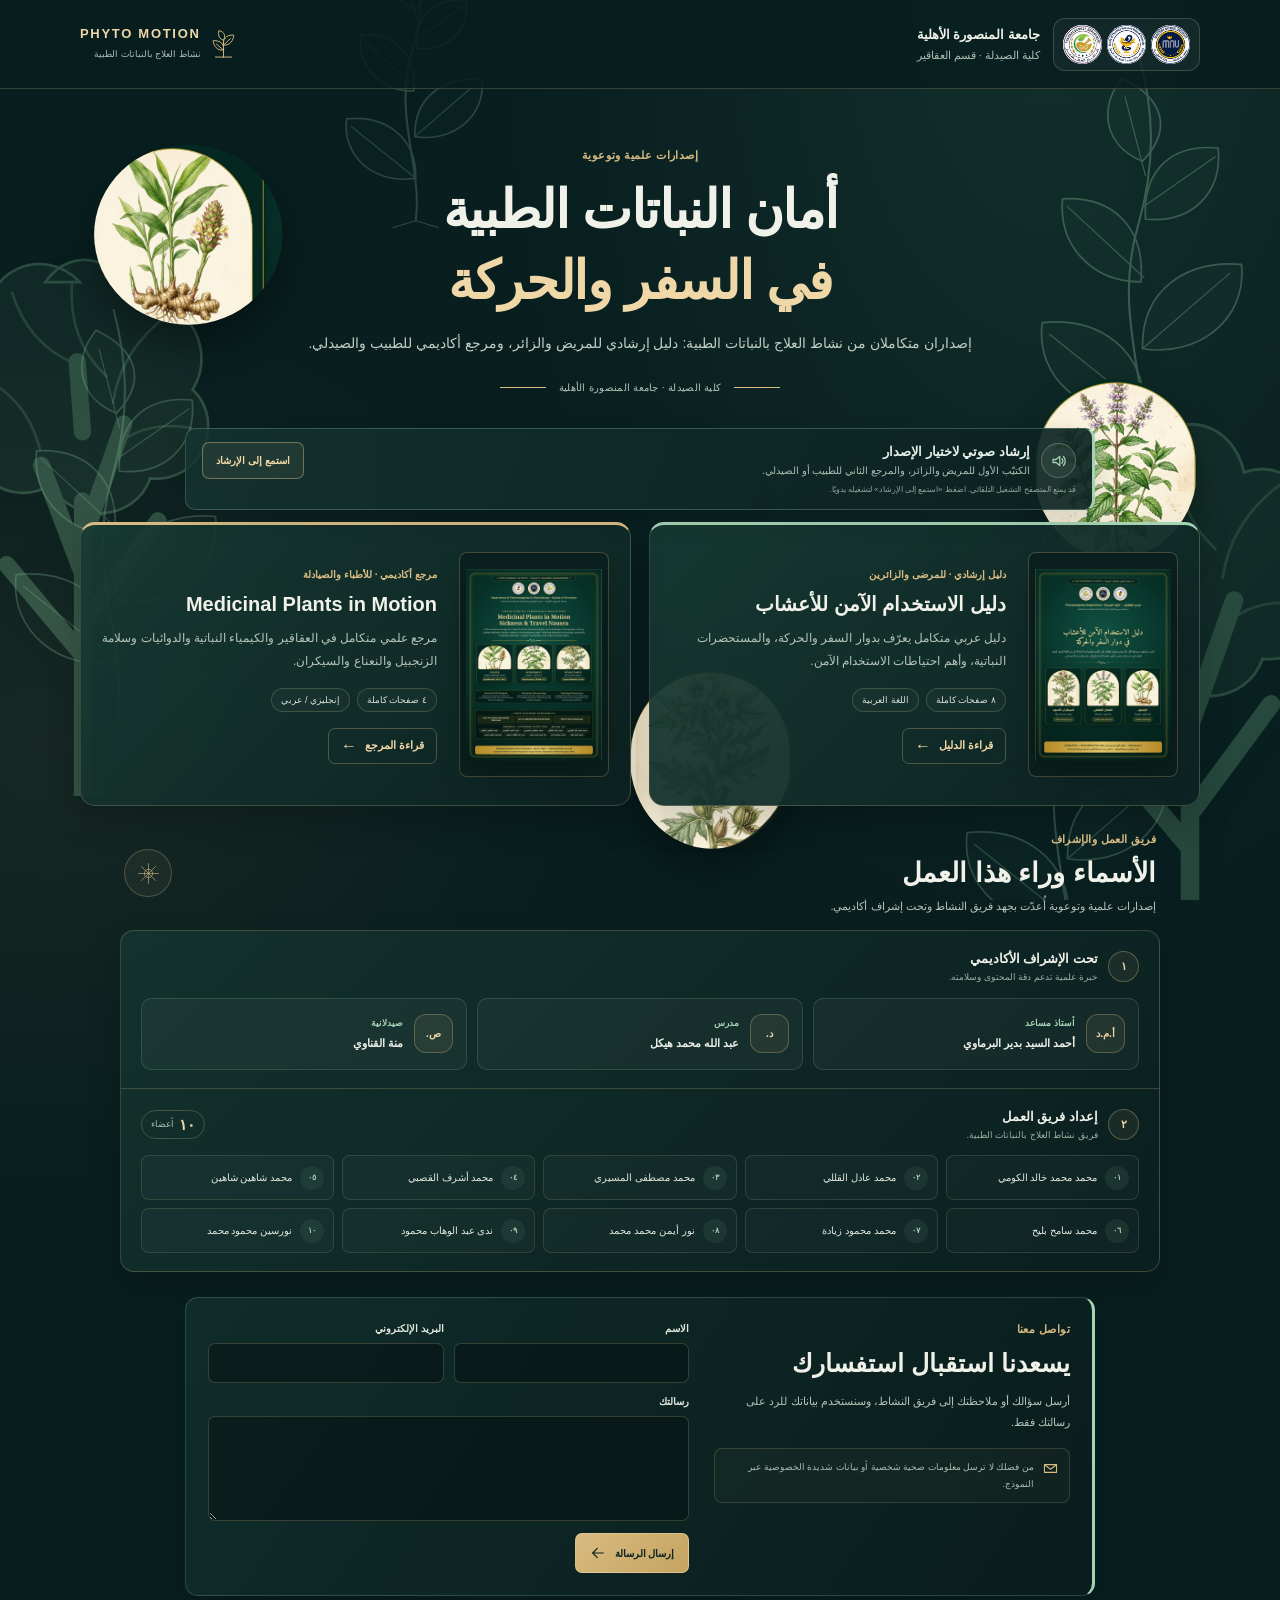
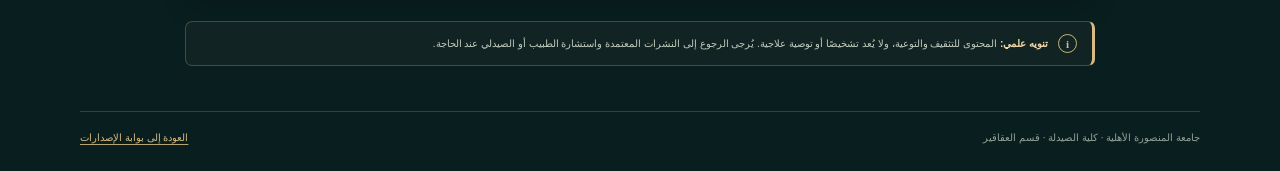
==== commit 68a38cc8: "Replace abstract 3D geometry with floating herb specimens Co-authored-by: arena-agent <297053741+are" ====
--- a/booklet-site/index.html
+++ b/booklet-site/index.html
@@ -7,8 +7,8 @@
   <meta name="description" content="إصدارات التوعية النباتية من كلية الصيدلة بجامعة المنصورة الأهلية: دليل المريض ومرجع أكاديمي كامل.">
   <title>الإصدارات العلمية | كلية الصيدلة - جامعة المنصورة الأهلية</title>
   <link rel="stylesheet" href="assets/portal.css">
-  <link rel="stylesheet" href="assets/garden.css?v=6">
-  <script src="assets/garden.js?v=9" defer></script>
+  <link rel="stylesheet" href="assets/garden.css?v=7">
+  <script src="assets/garden.js?v=10" defer></script>
 </head>
 <body>
 <header class="site-header">
--- a/booklet-site/assets/garden.css
+++ b/booklet-site/assets/garden.css
@@ -15,28 +15,19 @@
   from{transform:translate3d(-8px,8px,0) rotate(calc(var(--tilt,0deg) - 5deg)) scale(.97)}
   to{transform:translate3d(10px,-9px,0) rotate(calc(var(--tilt,0deg) + 5deg)) scale(1.025)}
 }
-/* Small, luminous 3D accents stay at the edges so the book remains easy to read. */
-.garden-3d-shapes{position:absolute;inset:0;perspective:900px;transform-style:preserve-3d}
-.garden-shape{position:absolute;color:#d8bb82;transform-style:preserve-3d}
-.garden-shape--cube{top:19vh;left:9vw;width:76px;height:76px}
-.garden-cube{position:absolute;inset:0;transform-style:preserve-3d;animation:garden-cube-turn 19s linear infinite}
-.garden-cube__face{position:absolute;inset:0;border:1px solid rgba(216,187,130,.65);background:linear-gradient(145deg,rgba(201,174,117,.17),rgba(69,132,100,.10));backface-visibility:hidden}
-.garden-cube__face--front{transform:translateZ(38px)}
-.garden-cube__face--back{transform:rotateY(180deg) translateZ(38px)}
-.garden-cube__face--right{transform:rotateY(90deg) translateZ(38px)}
-.garden-cube__face--left{transform:rotateY(-90deg) translateZ(38px)}
-.garden-cube__face--top{transform:rotateX(90deg) translateZ(38px)}
-.garden-cube__face--bottom{transform:rotateX(-90deg) translateZ(38px)}
-.garden-shape--sphere{top:61vh;right:10vw;width:94px;height:94px;border:1px solid rgba(216,187,130,.42);border-radius:50%;opacity:.4;background:radial-gradient(circle at 30% 27%,rgba(240,215,167,.75),rgba(119,167,128,.38) 20%,rgba(42,100,82,.26) 48%,rgba(11,35,36,.12) 72%);box-shadow:inset -12px -10px 24px rgba(2,17,19,.42),inset 5px 4px 14px rgba(243,224,177,.20),0 0 26px rgba(139,188,148,.12);filter:drop-shadow(0 10px 20px rgba(0,0,0,.24));animation:garden-sphere-float 8s ease-in-out infinite alternate}
-.garden-shape--sphere:before,.garden-shape--sphere:after{content:"";position:absolute;inset:17% 7%;border:1px solid rgba(223,207,159,.42);border-radius:50%;transform:rotate(-32deg)}
-.garden-shape--sphere:after{inset:7% 25%;transform:rotate(32deg)}
-.garden-shape--rings{left:52vw;bottom:12vh;width:110px;height:110px;animation:garden-ring-drift 12s ease-in-out infinite alternate}
-.garden-shape--rings i{position:absolute;inset:15px;border:1px solid rgba(216,187,130,.72);border-radius:50%;box-shadow:0 0 12px rgba(216,187,130,.08);transform:rotateX(67deg) rotateZ(-25deg)}
-.garden-shape--rings i:nth-child(2){inset:22px 8px;transform:rotateY(68deg) rotateZ(18deg);border-color:rgba(149,204,164,.64)}
-.garden-shape--rings i:nth-child(3){inset:7px 27px;transform:rotateY(68deg) rotateZ(-28deg);border-color:rgba(216,187,130,.42)}
-@keyframes garden-cube-turn{from{transform:rotateX(-24deg) rotateY(0deg) rotateZ(10deg)}to{transform:rotateX(336deg) rotateY(360deg) rotateZ(370deg)}}
-@keyframes garden-sphere-float{from{transform:translate3d(0,8px,0) rotate(-8deg)}to{transform:translate3d(5px,-10px,18px) rotate(9deg)}}
-@keyframes garden-ring-drift{from{transform:translate3d(-5px,9px,0) rotateX(7deg) rotateZ(-10deg)}to{transform:translate3d(7px,-7px,15px) rotateX(-7deg) rotateZ(10deg)}}
+/* Botanical plates are lifted and tilted in perspective like small 3D specimens. */
+.garden-specimens{position:absolute;inset:0;perspective:1100px;transform-style:preserve-3d;pointer-events:none}
+.garden-specimen{position:absolute;width:clamp(130px,16vw,205px);aspect-ratio:1;transform-style:preserve-3d;filter:drop-shadow(0 18px 18px rgba(0,0,0,.32));will-change:transform}
+.garden-specimen img{display:block;width:100%;height:100%;object-fit:cover;border-radius:50%;border:1px solid rgba(216,187,130,.42);box-shadow:0 0 30px rgba(113,164,126,.13);backface-visibility:hidden}
+.garden-specimen--ginger{top:14vh;left:7vw;--tilt-x:10deg;--tilt-y:-18deg;animation:specimen-float-a 10s ease-in-out infinite alternate}
+.garden-specimen--ginger img{clip-path:ellipse(46% 44% at 48% 53%)}
+.garden-specimen--peppermint{top:40vh;right:5vw;--tilt-x:-12deg;--tilt-y:17deg;animation:specimen-float-b 12s ease-in-out infinite alternate}
+.garden-specimen--peppermint img{clip-path:ellipse(40% 44% at 51% 53%)}
+.garden-specimen--henbane{left:46vw;bottom:5vh;--tilt-x:13deg;--tilt-y:-13deg;animation:specimen-float-c 11s ease-in-out infinite alternate}
+.garden-specimen--henbane img{clip-path:ellipse(40% 44% at 60% 53%)}
+@keyframes specimen-float-a{from{transform:translate3d(0,8px,15px) rotateX(10deg) rotateY(-18deg) rotateZ(-5deg)}to{transform:translate3d(7px,-12px,32px) rotateX(15deg) rotateY(-10deg) rotateZ(3deg)}}
+@keyframes specimen-float-b{from{transform:translate3d(3px,11px,12px) rotateX(-12deg) rotateY(17deg) rotateZ(5deg)}to{transform:translate3d(-8px,-9px,30px) rotateX(-7deg) rotateY(10deg) rotateZ(-4deg)}}
+@keyframes specimen-float-c{from{transform:translate3d(-5px,9px,10px) rotateX(13deg) rotateY(-13deg) rotateZ(-4deg)}to{transform:translate3d(6px,-10px,29px) rotateX(7deg) rotateY(-20deg) rotateZ(5deg)}}
 body>header,body>main,body>footer{position:relative;z-index:2}
 @media(max-width:760px){
   .garden-frond{opacity:.24}
@@ -47,18 +38,20 @@
   .garden-tree--right{right:-128px}
 }
 @media(max-width:760px){
-  .garden-shape--cube{left:5vw;top:17vh;transform:scale(.78);transform-origin:top left}
-  .garden-shape--sphere{right:5vw;width:76px;height:76px;opacity:.28}
-  .garden-shape--rings{left:34vw;bottom:9vh}
+  .garden-specimen{width:clamp(112px,22vw,160px);opacity:.82}
+  .garden-specimen--ginger{left:2vw;top:17vh}
+  .garden-specimen--peppermint{right:1vw;top:45vh}
+  .garden-specimen--henbane{left:37vw;bottom:4vh}
 }
 @media(max-width:500px){
-  .garden-shape--cube{left:3vw;top:20vh;transform:scale(.62);transform-origin:top left}
-  .garden-shape--sphere{right:3vw;width:62px;height:62px;opacity:.23}
-  .garden-shape--rings{left:32vw;bottom:8vh}
+  .garden-specimen{width:clamp(96px,28vw,132px);opacity:.7}
+  .garden-specimen--ginger{left:-3vw;top:18vh}
+  .garden-specimen--peppermint{right:-5vw;top:49vh}
+  .garden-specimen--henbane{left:34vw;bottom:3vh}
 }
 @media(prefers-reduced-motion:reduce){
   .garden-frond,.garden-tree{animation:none!important;transform:rotate(var(--tilt,0deg))}
-  .garden-cube,.garden-shape--sphere,.garden-shape--rings{animation:none!important}
+  .garden-specimen{animation:none!important;transform:rotateX(var(--tilt-x)) rotateY(var(--tilt-y))}
 }
 @media print{
   .garden-background{display:none!important}
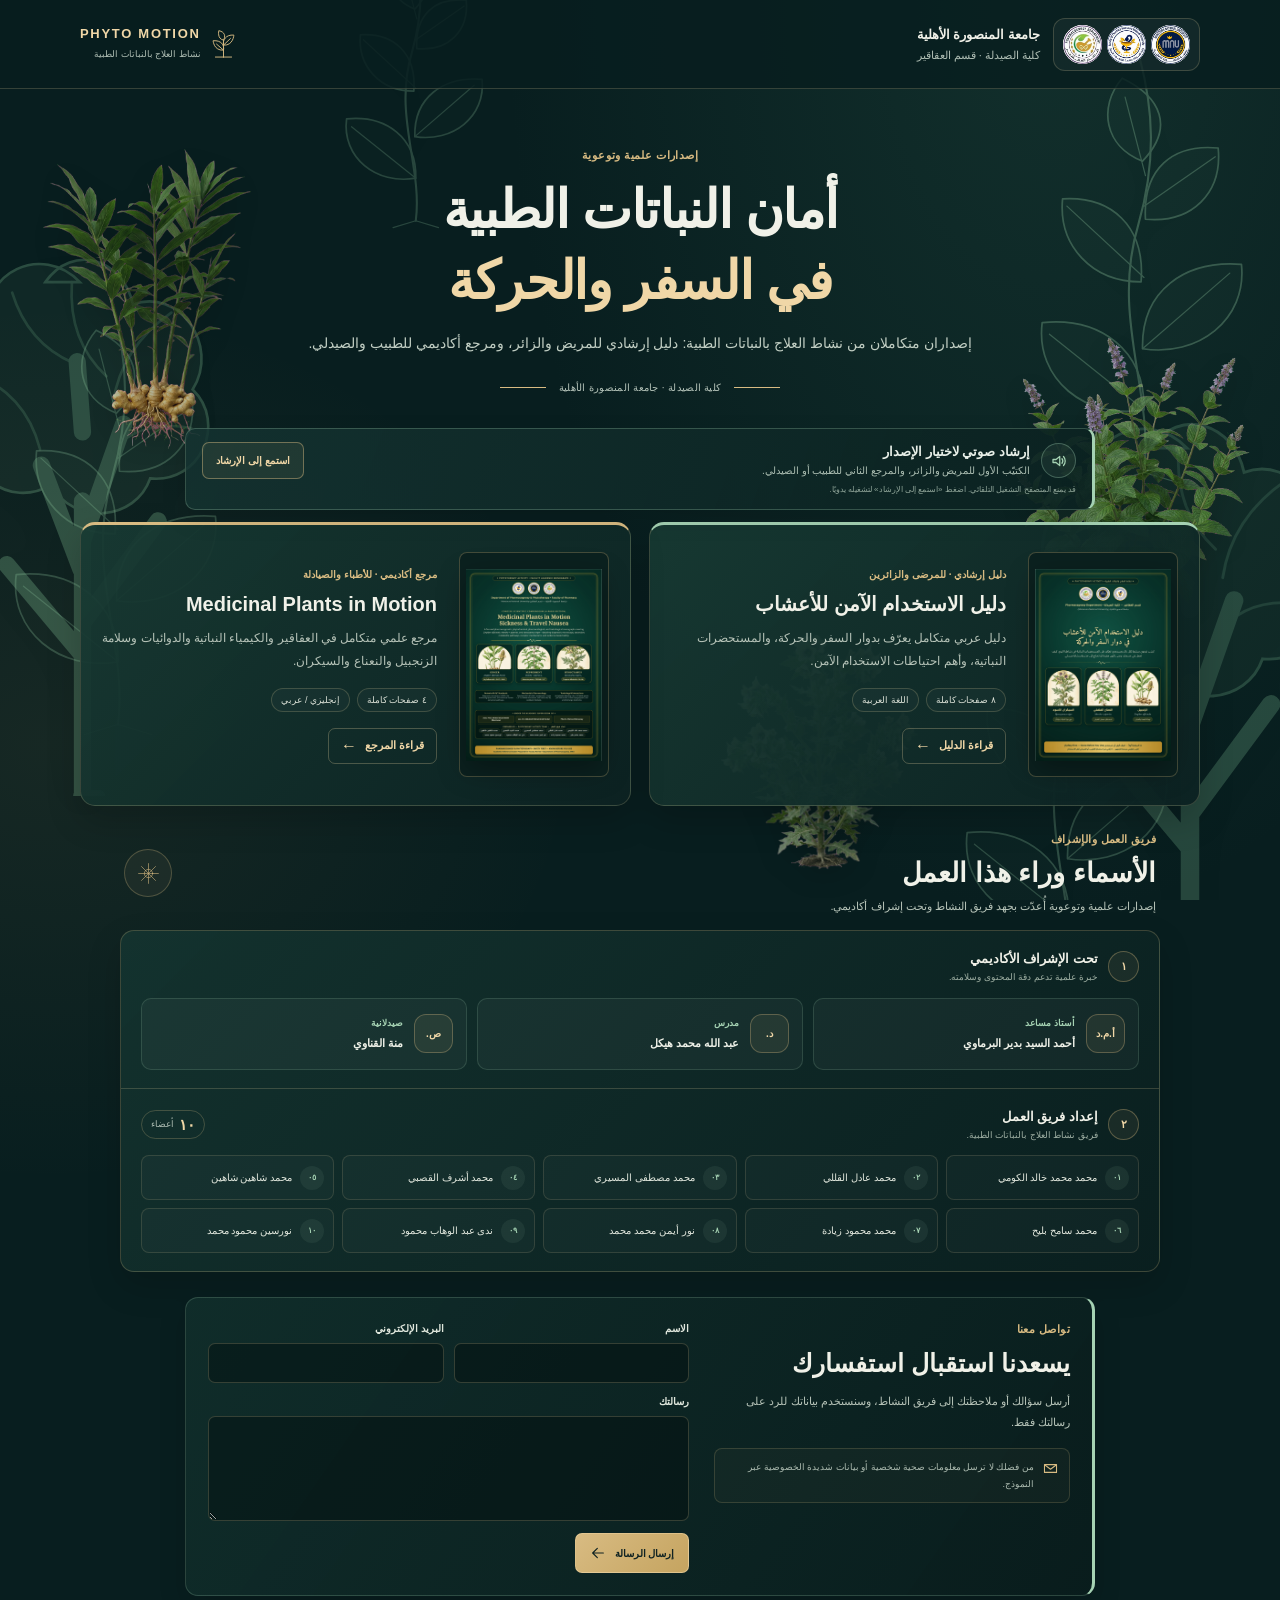
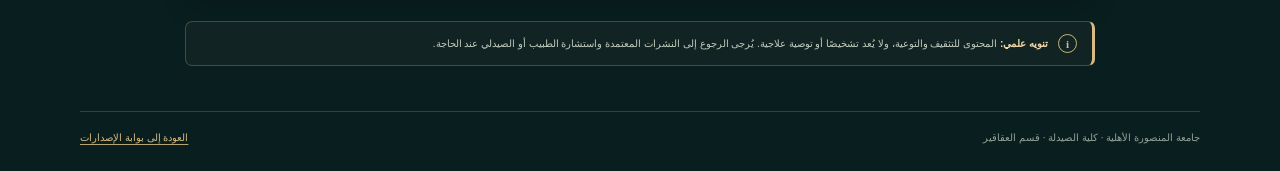
==== commit 1adcb624: "Replace circular plant cards with transparent specimens Co-authored-by: arena-agent <297053741+arena" ====
--- a/booklet-site/index.html
+++ b/booklet-site/index.html
@@ -7,8 +7,8 @@
   <meta name="description" content="إصدارات التوعية النباتية من كلية الصيدلة بجامعة المنصورة الأهلية: دليل المريض ومرجع أكاديمي كامل.">
   <title>الإصدارات العلمية | كلية الصيدلة - جامعة المنصورة الأهلية</title>
   <link rel="stylesheet" href="assets/portal.css">
-  <link rel="stylesheet" href="assets/garden.css?v=7">
-  <script src="assets/garden.js?v=10" defer></script>
+  <link rel="stylesheet" href="assets/garden.css?v=8">
+  <script src="assets/garden.js?v=11" defer></script>
 </head>
 <body>
 <header class="site-header">
--- a/booklet-site/assets/garden.css
+++ b/booklet-site/assets/garden.css
@@ -1,4 +1,4 @@
-/* Subtle moving botanical silhouettes; decorative only and kept behind the reading surface. */
+/* Quiet, moving botanical silhouettes behind the reading surface. */
 .garden-background{position:fixed;inset:0;z-index:1;overflow:hidden;pointer-events:none;contain:layout paint}
 .garden-frond{position:absolute;width:clamp(180px,25vw,330px);height:auto;color:#9bd4aa;opacity:.30;transform-origin:50% 86%;filter:drop-shadow(0 7px 18px rgba(0,0,0,.12));animation:garden-sway 7s ease-in-out infinite alternate}
 .garden-frond path{vector-effect:non-scaling-stroke}
@@ -15,19 +15,14 @@
   from{transform:translate3d(-8px,8px,0) rotate(calc(var(--tilt,0deg) - 5deg)) scale(.97)}
   to{transform:translate3d(10px,-9px,0) rotate(calc(var(--tilt,0deg) + 5deg)) scale(1.025)}
 }
-/* Botanical plates are lifted and tilted in perspective like small 3D specimens. */
-.garden-specimens{position:absolute;inset:0;perspective:1100px;transform-style:preserve-3d;pointer-events:none}
-.garden-specimen{position:absolute;width:clamp(130px,16vw,205px);aspect-ratio:1;transform-style:preserve-3d;filter:drop-shadow(0 18px 18px rgba(0,0,0,.32));will-change:transform}
-.garden-specimen img{display:block;width:100%;height:100%;object-fit:cover;border-radius:50%;border:1px solid rgba(216,187,130,.42);box-shadow:0 0 30px rgba(113,164,126,.13);backface-visibility:hidden}
-.garden-specimen--ginger{top:14vh;left:7vw;--tilt-x:10deg;--tilt-y:-18deg;animation:specimen-float-a 10s ease-in-out infinite alternate}
-.garden-specimen--ginger img{clip-path:ellipse(46% 44% at 48% 53%)}
-.garden-specimen--peppermint{top:40vh;right:5vw;--tilt-x:-12deg;--tilt-y:17deg;animation:specimen-float-b 12s ease-in-out infinite alternate}
-.garden-specimen--peppermint img{clip-path:ellipse(40% 44% at 51% 53%)}
-.garden-specimen--henbane{left:46vw;bottom:5vh;--tilt-x:13deg;--tilt-y:-13deg;animation:specimen-float-c 11s ease-in-out infinite alternate}
-.garden-specimen--henbane img{clip-path:ellipse(40% 44% at 60% 53%)}
-@keyframes specimen-float-a{from{transform:translate3d(0,8px,15px) rotateX(10deg) rotateY(-18deg) rotateZ(-5deg)}to{transform:translate3d(7px,-12px,32px) rotateX(15deg) rotateY(-10deg) rotateZ(3deg)}}
-@keyframes specimen-float-b{from{transform:translate3d(3px,11px,12px) rotateX(-12deg) rotateY(17deg) rotateZ(5deg)}to{transform:translate3d(-8px,-9px,30px) rotateX(-7deg) rotateY(10deg) rotateZ(-4deg)}}
-@keyframes specimen-float-c{from{transform:translate3d(-5px,9px,10px) rotateX(13deg) rotateY(-13deg) rotateZ(-4deg)}to{transform:translate3d(6px,-10px,29px) rotateX(7deg) rotateY(-20deg) rotateZ(5deg)}}
+/* Real transparent cut-outs: no circular crop, plate, border, or tile. */
+.garden-specimens{position:absolute;inset:0;pointer-events:none}
+.garden-specimen{position:absolute;display:block;width:clamp(132px,17vw,224px);height:auto;opacity:.68;filter:drop-shadow(0 9px 12px rgba(0,0,0,.26));will-change:transform;animation:specimen-drift 12s ease-in-out infinite alternate}
+.garden-specimen img{display:block;width:100%;height:auto;object-fit:contain;border:0;border-radius:0;background:transparent;box-shadow:none;clip-path:none}
+.garden-specimen--ginger{top:16vh;left:3vw;--drift-x:5px;--drift-y:-9px;--turn:-2deg;animation-duration:12s}
+.garden-specimen--peppermint{top:37vh;right:2vw;width:clamp(145px,19vw,250px);--drift-x:-7px;--drift-y:-10px;--turn:2deg;animation-duration:14s;animation-delay:-4s}
+.garden-specimen--henbane{right:28vw;bottom:3vh;width:clamp(132px,16vw,212px);opacity:.60;--drift-x:5px;--drift-y:-7px;--turn:-1deg;animation-duration:13s;animation-delay:-7s}
+@keyframes specimen-drift{from{transform:translate3d(0,5px,0) rotate(calc(var(--turn,0deg) - 1deg))}to{transform:translate3d(var(--drift-x,5px),var(--drift-y,-8px),0) rotate(calc(var(--turn,0deg) + 1deg))}}
 body>header,body>main,body>footer{position:relative;z-index:2}
 @media(max-width:760px){
   .garden-frond{opacity:.24}
@@ -36,22 +31,20 @@
   .garden-frond--three{right:-75px}
   .garden-tree--left{left:-118px}
   .garden-tree--right{right:-128px}
+  .garden-specimen{width:clamp(100px,20vw,150px);opacity:.55}
+  .garden-specimen--ginger{left:-2vw;top:18vh}
+  .garden-specimen--peppermint{right:-3vw;top:47vh;width:clamp(112px,23vw,168px)}
+  .garden-specimen--henbane{right:29vw;bottom:2vh;width:clamp(98px,18vw,138px);opacity:.48}
 }
-@media(max-width:760px){
-  .garden-specimen{width:clamp(112px,22vw,160px);opacity:.82}
-  .garden-specimen--ginger{left:2vw;top:17vh}
-  .garden-specimen--peppermint{right:1vw;top:45vh}
-  .garden-specimen--henbane{left:37vw;bottom:4vh}
-}
-@media(max-width:500px){
-  .garden-specimen{width:clamp(96px,28vw,132px);opacity:.7}
-  .garden-specimen--ginger{left:-3vw;top:18vh}
-  .garden-specimen--peppermint{right:-5vw;top:49vh}
-  .garden-specimen--henbane{left:34vw;bottom:3vh}
+@media(max-width:430px){
+  .garden-specimen{opacity:.43}
+  .garden-specimen--ginger{left:-7vw;top:19vh}
+  .garden-specimen--peppermint{right:-8vw;top:49vh}
+  .garden-specimen--henbane{right:31vw;bottom:1vh;opacity:.38}
 }
 @media(prefers-reduced-motion:reduce){
   .garden-frond,.garden-tree{animation:none!important;transform:rotate(var(--tilt,0deg))}
-  .garden-specimen{animation:none!important;transform:rotateX(var(--tilt-x)) rotateY(var(--tilt-y))}
+  .garden-specimen{animation:none!important;transform:rotate(var(--turn,0deg))}
 }
 @media print{
   .garden-background{display:none!important}
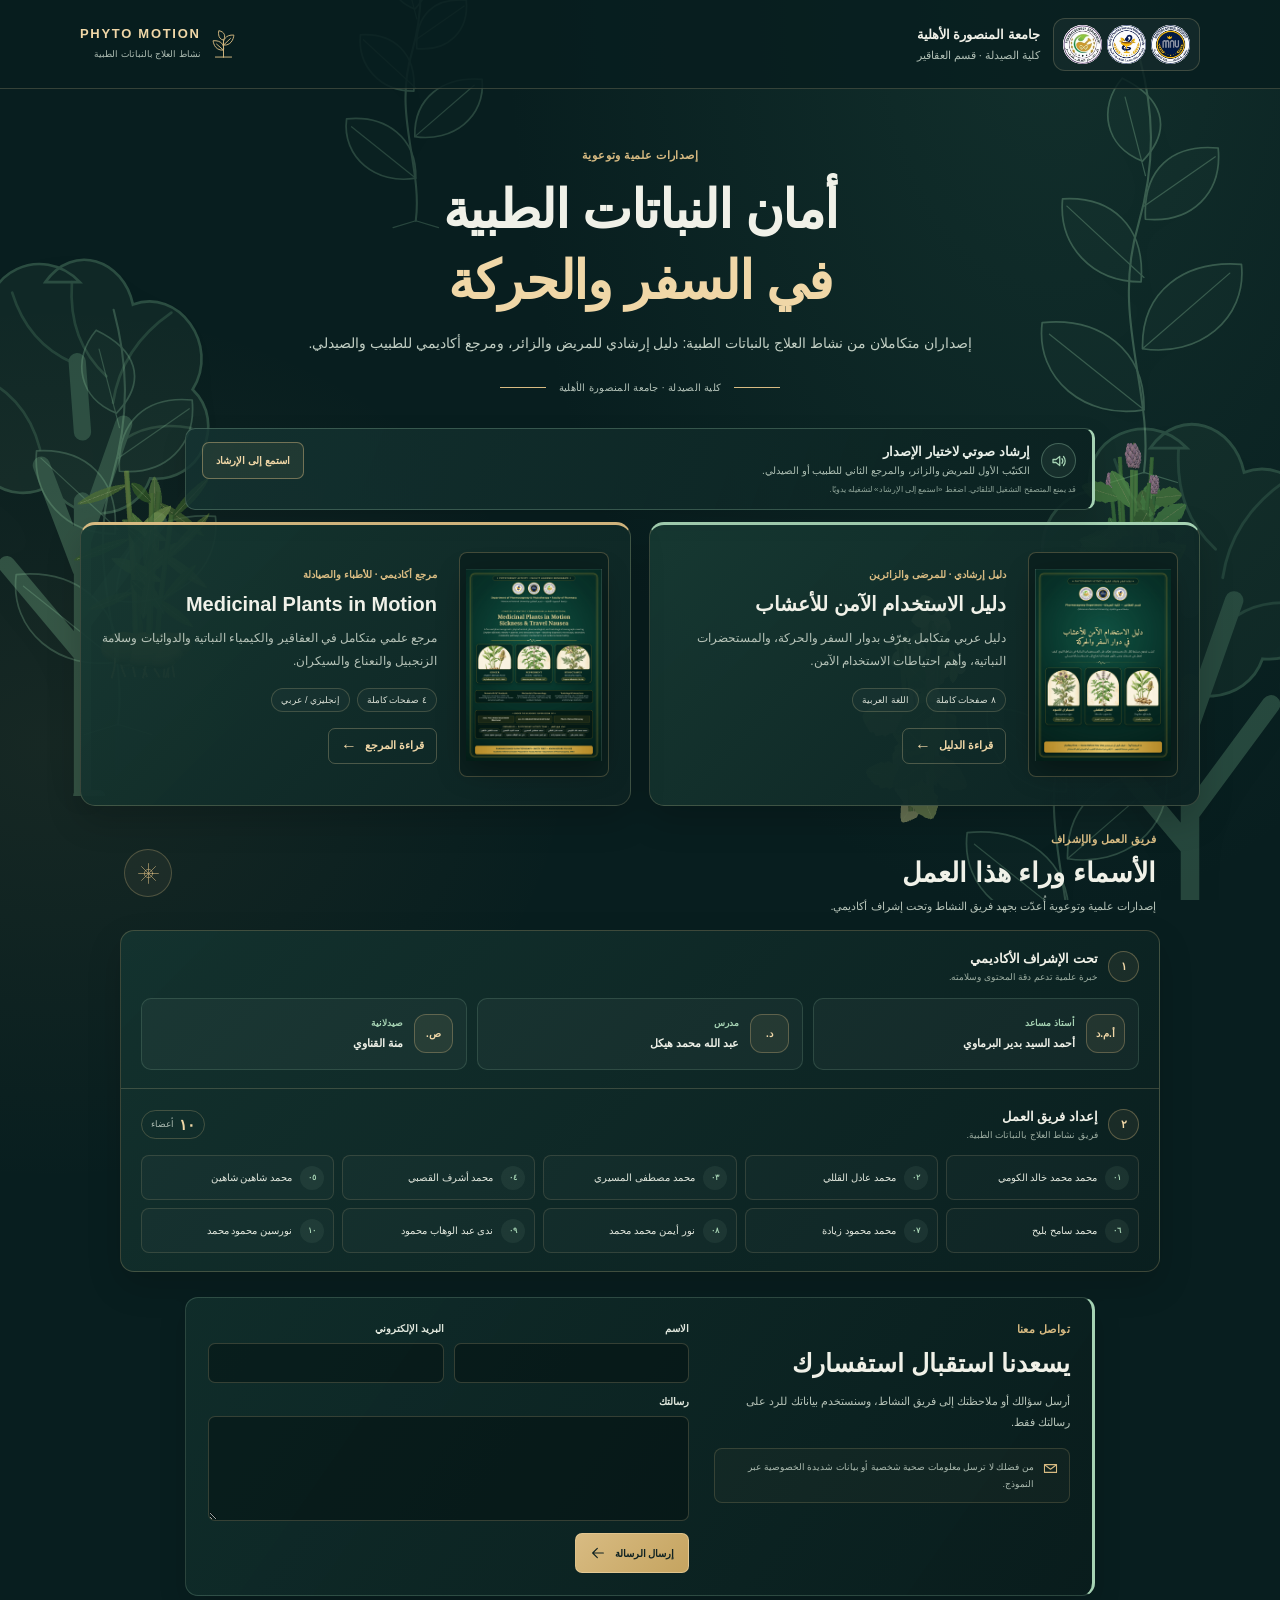
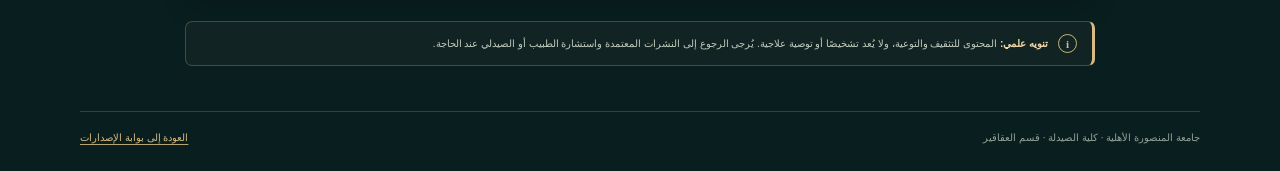
==== commit ec8ef87b: "Add rotating three-dimensional herb models Co-authored-by: arena-agent <297053741+arena-agent@users." ====
--- a/booklet-site/index.html
+++ b/booklet-site/index.html
@@ -7,8 +7,9 @@
   <meta name="description" content="إصدارات التوعية النباتية من كلية الصيدلة بجامعة المنصورة الأهلية: دليل المريض ومرجع أكاديمي كامل.">
   <title>الإصدارات العلمية | كلية الصيدلة - جامعة المنصورة الأهلية</title>
   <link rel="stylesheet" href="assets/portal.css">
-  <link rel="stylesheet" href="assets/garden.css?v=8">
-  <script src="assets/garden.js?v=11" defer></script>
+  <link rel="stylesheet" href="assets/garden.css?v=10">
+  <script src="assets/garden.js?v=13" defer></script>
+  <script type="module" src="assets/garden-3d.js?v=2"></script>
 </head>
 <body>
 <header class="site-header">
--- a/booklet-site/assets/garden.css
+++ b/booklet-site/assets/garden.css
@@ -15,14 +15,12 @@
   from{transform:translate3d(-8px,8px,0) rotate(calc(var(--tilt,0deg) - 5deg)) scale(.97)}
   to{transform:translate3d(10px,-9px,0) rotate(calc(var(--tilt,0deg) + 5deg)) scale(1.025)}
 }
-/* Real transparent cut-outs: no circular crop, plate, border, or tile. */
-.garden-specimens{position:absolute;inset:0;pointer-events:none}
-.garden-specimen{position:absolute;display:block;width:clamp(132px,17vw,224px);height:auto;opacity:.68;filter:drop-shadow(0 9px 12px rgba(0,0,0,.26));will-change:transform;animation:specimen-drift 12s ease-in-out infinite alternate}
-.garden-specimen img{display:block;width:100%;height:auto;object-fit:contain;border:0;border-radius:0;background:transparent;box-shadow:none;clip-path:none}
-.garden-specimen--ginger{top:16vh;left:3vw;--drift-x:5px;--drift-y:-9px;--turn:-2deg;animation-duration:12s}
-.garden-specimen--peppermint{top:37vh;right:2vw;width:clamp(145px,19vw,250px);--drift-x:-7px;--drift-y:-10px;--turn:2deg;animation-duration:14s;animation-delay:-4s}
-.garden-specimen--henbane{right:28vw;bottom:3vh;width:clamp(132px,16vw,212px);opacity:.60;--drift-x:5px;--drift-y:-7px;--turn:-1deg;animation-duration:13s;animation-delay:-7s}
-@keyframes specimen-drift{from{transform:translate3d(0,5px,0) rotate(calc(var(--turn,0deg) - 1deg))}to{transform:translate3d(var(--drift-x,5px),var(--drift-y,-8px),0) rotate(calc(var(--turn,0deg) + 1deg))}}
+.garden-3d-layer{position:fixed;inset:0;z-index:1;overflow:hidden;pointer-events:none;contain:strict}
+.garden-3d-canvas{position:absolute;inset:0;width:100%;height:100%;pointer-events:none;opacity:.68}
+.garden-fallback-plant{position:absolute;height:auto;object-fit:contain;opacity:.6;filter:drop-shadow(0 8px 12px rgba(0,0,0,.24));animation:garden-sway 11s ease-in-out infinite alternate}
+.garden-fallback-plant--ginger{width:clamp(112px,16vw,210px);left:2vw;top:16vh}
+.garden-fallback-plant--peppermint{width:clamp(122px,19vw,235px);right:1vw;top:37vh;animation-delay:-4s}
+.garden-fallback-plant--henbane{width:clamp(112px,15vw,195px);right:28vw;bottom:2vh;animation-delay:-7s}
 body>header,body>main,body>footer{position:relative;z-index:2}
 @media(max-width:760px){
   .garden-frond{opacity:.24}
@@ -31,20 +29,12 @@
   .garden-frond--three{right:-75px}
   .garden-tree--left{left:-118px}
   .garden-tree--right{right:-128px}
-  .garden-specimen{width:clamp(100px,20vw,150px);opacity:.55}
-  .garden-specimen--ginger{left:-2vw;top:18vh}
-  .garden-specimen--peppermint{right:-3vw;top:47vh;width:clamp(112px,23vw,168px)}
-  .garden-specimen--henbane{right:29vw;bottom:2vh;width:clamp(98px,18vw,138px);opacity:.48}
-}
-@media(max-width:430px){
-  .garden-specimen{opacity:.43}
-  .garden-specimen--ginger{left:-7vw;top:19vh}
-  .garden-specimen--peppermint{right:-8vw;top:49vh}
-  .garden-specimen--henbane{right:31vw;bottom:1vh;opacity:.38}
+  .garden-3d-canvas{opacity:.58}
 }
 @media(prefers-reduced-motion:reduce){
   .garden-frond,.garden-tree{animation:none!important;transform:rotate(var(--tilt,0deg))}
-  .garden-specimen{animation:none!important;transform:rotate(var(--turn,0deg))}
+  .garden-fallback-plant{animation:none!important}
+  .garden-3d-canvas{opacity:.58}
 }
 @media print{
   .garden-background{display:none!important}
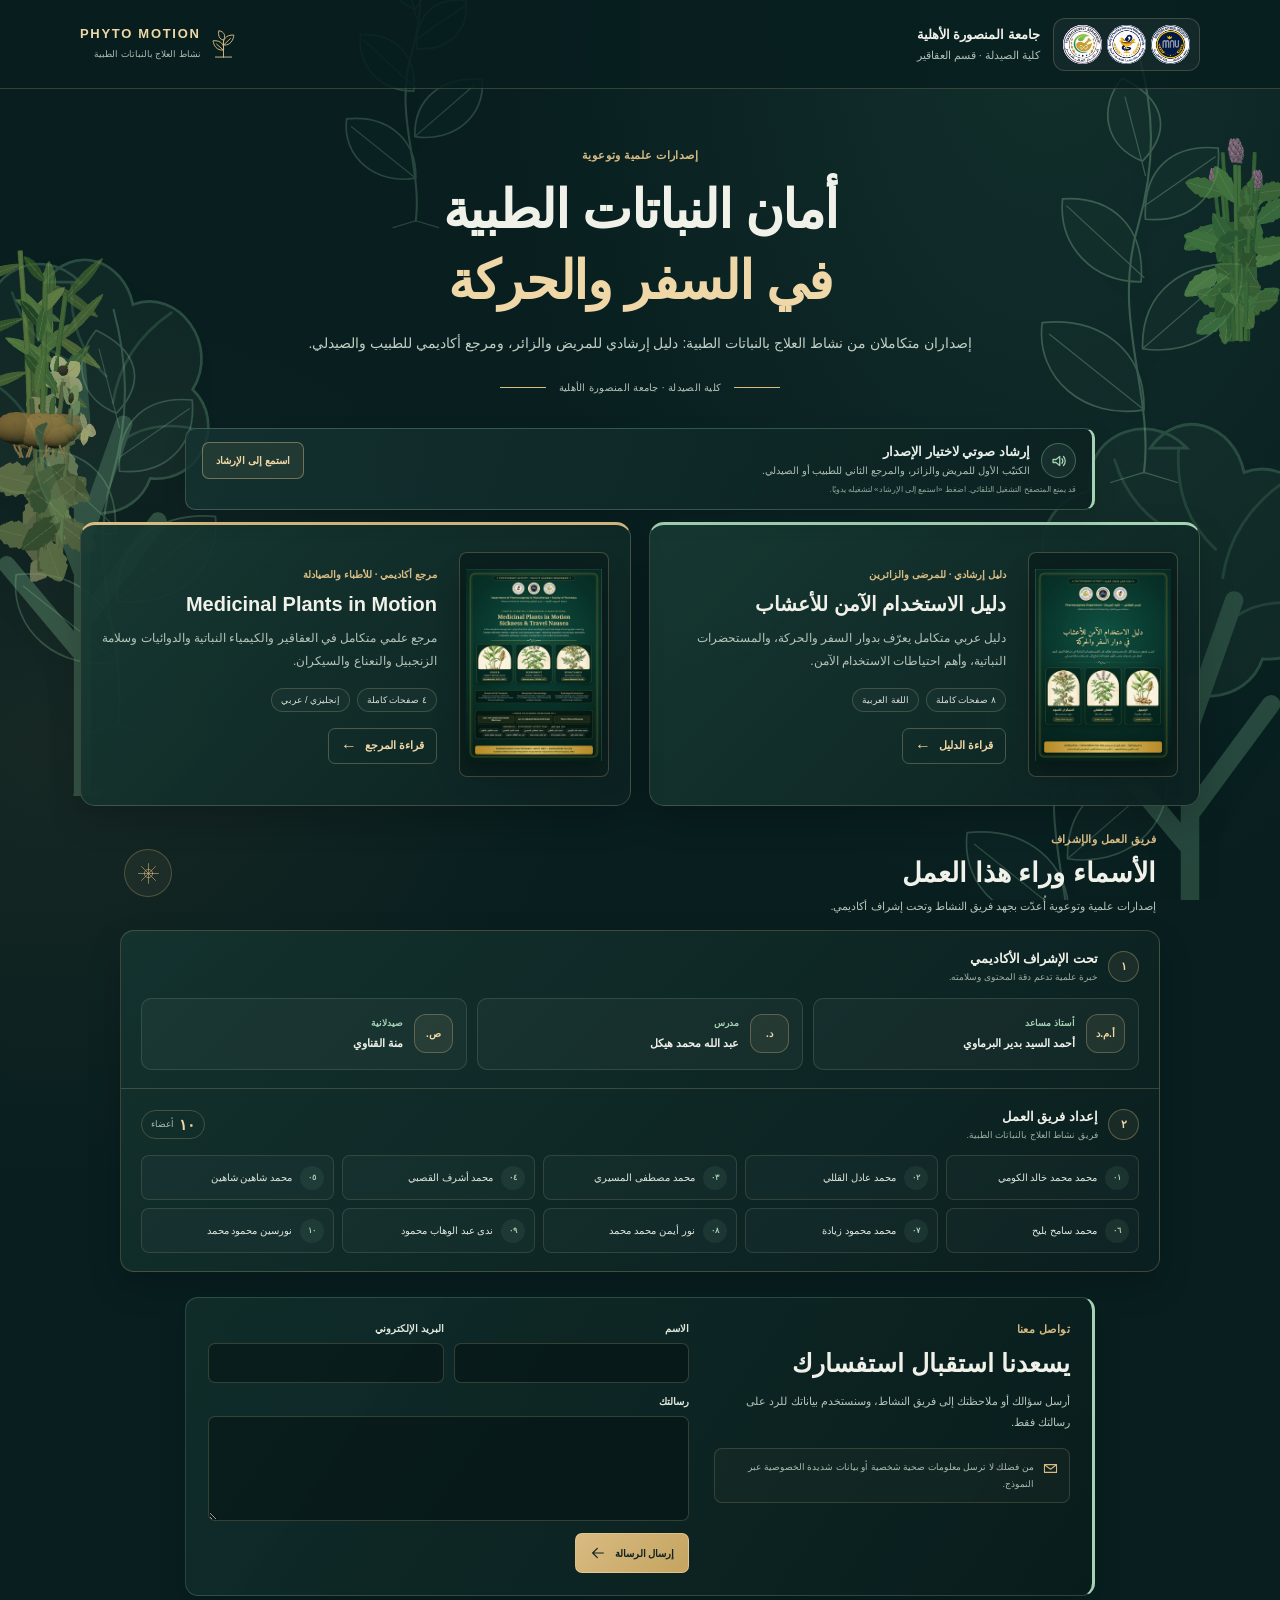
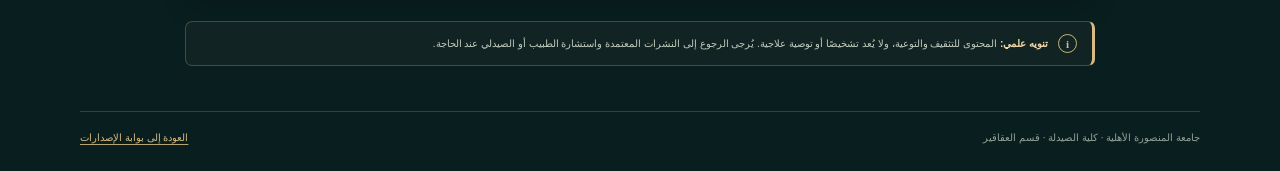
==== commit f9c12a75: "Move rotating herbs into clear page margins Co-authored-by: arena-agent <297053741+arena-agent@users" ====
--- a/booklet-site/index.html
+++ b/booklet-site/index.html
@@ -9,7 +9,7 @@
   <link rel="stylesheet" href="assets/portal.css">
   <link rel="stylesheet" href="assets/garden.css?v=10">
   <script src="assets/garden.js?v=13" defer></script>
-  <script type="module" src="assets/garden-3d.js?v=2"></script>
+  <script type="module" src="assets/garden-3d.js?v=3"></script>
 </head>
 <body>
 <header class="site-header">
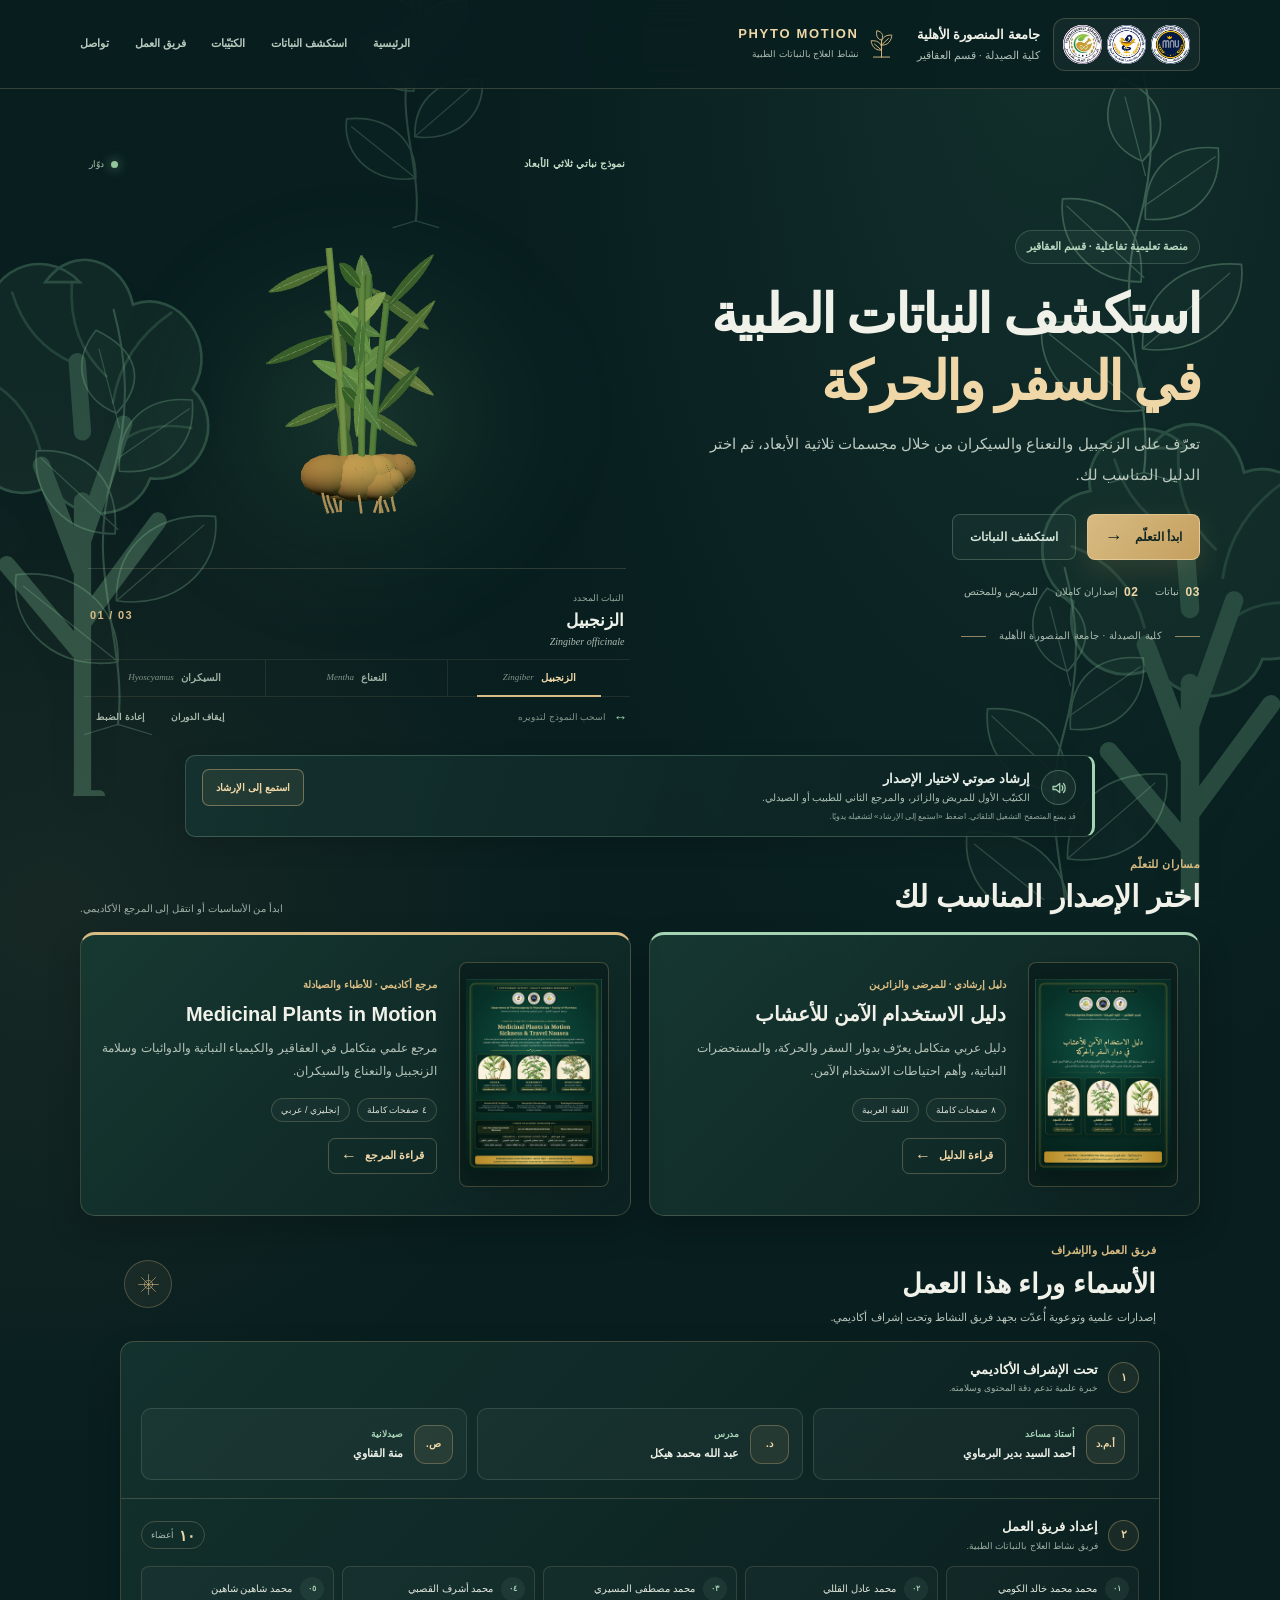
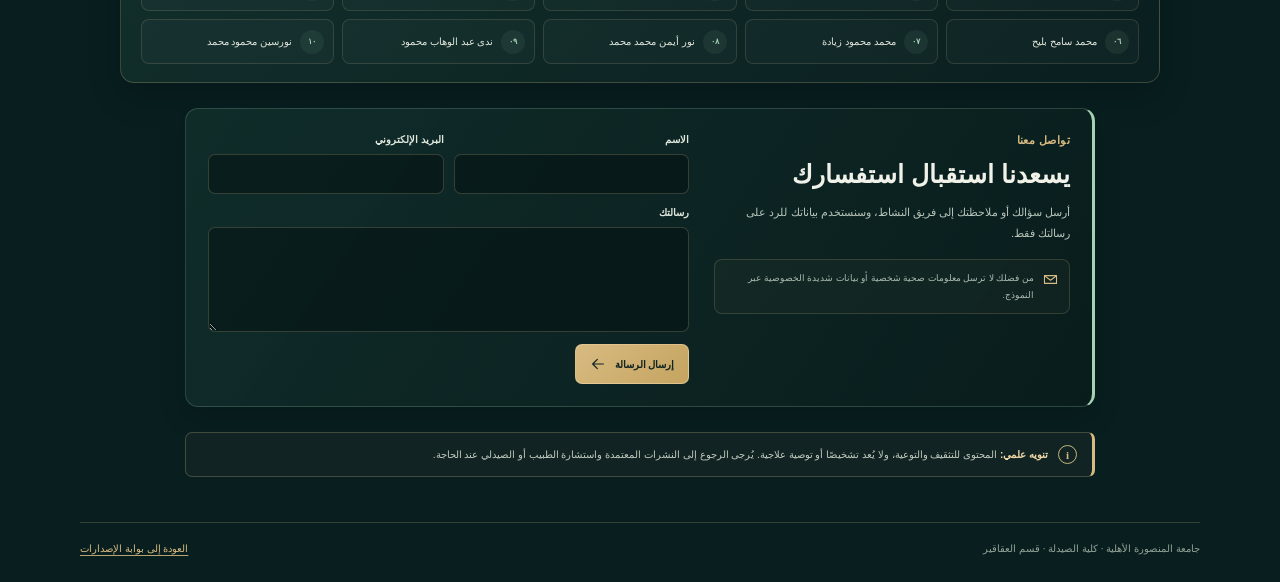
==== commit 10302ee9: "Redesign botanical portal as interactive 3D learning hub Co-authored-by: arena-agent <297053741+aren" ====
--- a/booklet-site/index.html
+++ b/booklet-site/index.html
@@ -4,12 +4,12 @@
   <meta charset="utf-8">
   <meta name="viewport" content="width=device-width, initial-scale=1">
   <meta name="theme-color" content="#081e1f">
-  <meta name="description" content="إصدارات التوعية النباتية من كلية الصيدلة بجامعة المنصورة الأهلية: دليل المريض ومرجع أكاديمي كامل.">
-  <title>الإصدارات العلمية | كلية الصيدلة - جامعة المنصورة الأهلية</title>
-  <link rel="stylesheet" href="assets/portal.css">
+  <meta name="description" content="منصة تفاعلية من كلية الصيدلة بجامعة المنصورة الأهلية لاستكشاف الزنجبيل والنعناع والسيكران ومطالعة دليل المريض والمرجع الأكاديمي.">
+  <title>منصة النباتات الطبية | PHYTO MOTION</title>
+  <link rel="stylesheet" href="assets/portal.css?v=2">
   <link rel="stylesheet" href="assets/garden.css?v=10">
   <script src="assets/garden.js?v=13" defer></script>
-  <script type="module" src="assets/garden-3d.js?v=3"></script>
+  <script type="module" src="assets/garden-3d.js?v=4"></script>
 </head>
 <body>
 <header class="site-header">
@@ -29,14 +29,45 @@
       <svg class="program-mark" viewBox="0 0 43 50" aria-hidden="true"><path d="M21.5 46V18M21.5 34C6 35 5 19 5 19c13-1 18 7 16.5 15ZM21.5 26C37 27 38 10 38 10c-13-1-18 8-16.5 16ZM21.5 18C11 16 14 3 14 3c10 2 11 9 7.5 15Z"/><path d="m10 24 11.5 10M33 15 21.5 26M8 45h27"/></svg>
       <span><strong>PHYTO MOTION</strong><small>نشاط العلاج بالنباتات الطبية</small></span>
     </a>
+    <nav class="site-nav" aria-label="التنقل الرئيسي">
+      <a href="#home">الرئيسية</a>
+      <a href="#plants">استكشف النباتات</a>
+      <a href="#booklets">الكتيّبات</a>
+      <a href="#team">فريق العمل</a>
+      <a href="#contact">تواصل</a>
+    </nav>
   </div>
 </header>
 <main class="wrap">
-  <section class="hero" aria-labelledby="hero-title">
-    <p class="eyebrow">إصدارات علمية وتوعوية</p>
-    <h1 id="hero-title">أمان النباتات الطبية<br><em>في السفر والحركة</em></h1>
-    <p class="hero-copy">إصداران متكاملان من نشاط العلاج بالنباتات الطبية: دليل إرشادي للمريض والزائر، ومرجع أكاديمي للطبيب والصيدلي.</p>
-    <div class="hero-rule"><span></span><p>كلية الصيدلة · جامعة المنصورة الأهلية</p><span></span></div>
+  <section class="hero" id="home" aria-labelledby="hero-title">
+    <div class="hero-layout">
+      <div class="hero-copy-column">
+        <p class="eyebrow">منصة تعليمية تفاعلية · قسم العقاقير</p>
+        <h1 id="hero-title">استكشف النباتات الطبية<br><em>في السفر والحركة</em></h1>
+        <p class="hero-copy">تعرّف على الزنجبيل والنعناع والسيكران من خلال مجسمات ثلاثية الأبعاد، ثم اختر الدليل المناسب لك.</p>
+        <div class="hero-actions">
+          <a class="hero-primary" href="#booklets">ابدأ التعلّم <span aria-hidden="true">←</span></a>
+          <a class="hero-secondary" href="#plants">استكشف النباتات</a>
+        </div>
+        <div class="hero-highlights" aria-label="محتوى المنصة">
+          <span><b aria-hidden="true">03</b> نباتات</span>
+          <span><b aria-hidden="true">02</b> إصداران كاملان</span>
+          <span>للمريض وللمختص</span>
+        </div>
+        <div class="hero-rule"><span></span><p>كلية الصيدلة · جامعة المنصورة الأهلية</p><span></span></div>
+      </div>
+      <div class="hero-visual" id="plants">
+        <div class="hero-visual-heading"><span class="eyebrow">نموذج نباتي ثلاثي الأبعاد</span><span class="hero-live"><i></i> دوّار</span></div>
+        <div class="hero-3d-stage" id="hero-3d-stage" role="img" aria-label="نموذج ثلاثي الأبعاد للنبات المحدد؛ اسحب لتدويره"></div>
+        <div class="hero-plant-caption"><div><span class="plant-caption-label">النبات المحدد</span><h2 id="hero-plant-title">الزنجبيل</h2><p id="hero-plant-latin">Zingiber officinale</p></div><span class="hero-plant-index" id="hero-plant-index">01 / 03</span></div>
+        <div class="hero-plant-picker" role="group" aria-label="اختر نباتًا لاستكشاف نموذجه">
+          <button type="button" class="plant-choice is-active" data-garden-plant="ginger" aria-pressed="true"><span>الزنجبيل</span><small>Zingiber</small></button>
+          <button type="button" class="plant-choice" data-garden-plant="peppermint" aria-pressed="false"><span>النعناع</span><small>Mentha</small></button>
+          <button type="button" class="plant-choice" data-garden-plant="henbane" aria-pressed="false"><span>السيكران</span><small>Hyoscyamus</small></button>
+        </div>
+        <div class="hero-model-controls"><span>اسحب النموذج لتدويره</span><div><button type="button" data-garden-auto aria-pressed="true">إيقاف الدوران</button><button type="button" data-garden-reset>إعادة الضبط</button></div></div>
+      </div>
+    </div>
   </section>
 
   <section class="welcome-audio" aria-labelledby="welcome-audio-title">
@@ -49,7 +80,9 @@
     <p class="welcome-audio-status" id="welcome-audio-status" role="status" aria-live="polite">قد يمنع المتصفح التشغيل التلقائي للصوت؛ إذا لم تسمع الإرشاد، اضغط «استمع إلى الإرشاد».</p>
   </section>
 
-  <section class="book-grid" aria-label="اختيار الإصدار">
+  <section class="booklets-section" id="booklets" aria-labelledby="booklets-title">
+    <div class="section-heading"><div><p class="eyebrow">مساران للتعلّم</p><h2 id="booklets-title">اختر الإصدار المناسب لك</h2></div><span>ابدأ من الأساسيات أو انتقل إلى المرجع الأكاديمي.</span></div>
+  <div class="book-grid">
     <a class="book-card patient" href="patient-book.html" aria-label="قراءة دليل المريض والزائر، ٨ صفحات كاملة">
       <span class="cover-frame"><img src="assets/patient-pages/page-01.jpg" alt="غلاف دليل الاستخدام الآمن للأعشاب في دوار السفر والحركة" width="1192" height="1686" fetchpriority="high"></span>
       <span class="book-copy">
@@ -71,9 +104,10 @@
         <span class="book-open">قراءة المرجع <b aria-hidden="true">←</b></span>
       </span>
     </a>
+  </div>
   </section>
 
-  <section class="contributors" aria-labelledby="contributors-title">
+  <section class="contributors" id="team" aria-labelledby="contributors-title">
     <div class="contributors-heading">
       <div>
         <p class="eyebrow">فريق العمل والإشراف</p>
@@ -118,7 +152,7 @@
     </div>
   </section>
 
-  <section class="contact-section" aria-labelledby="contact-title">
+  <section class="contact-section" id="contact" aria-labelledby="contact-title">
     <div class="contact-copy">
       <p class="eyebrow">تواصل معنا</p>
       <h2 id="contact-title">يسعدنا استقبال استفسارك</h2>
--- a/booklet-site/assets/portal.css
+++ b/booklet-site/assets/portal.css
@@ -226,3 +226,114 @@
 @media(prefers-reduced-motion:reduce){
   *,*::before,*::after{scroll-behavior:auto!important;transition:none!important}
 }
+
+/* Botanical learning portal: a clear 3D hero and module-style navigation. */
+.site-header{position:sticky;top:0;z-index:5;backdrop-filter:blur(16px);-webkit-backdrop-filter:blur(16px)}
+.header-inner{display:grid;grid-template-columns:auto minmax(0,1fr) auto;align-items:center;gap:22px}
+.site-nav{display:flex;align-items:center;justify-content:center;gap:clamp(12px,2vw,28px);min-width:0}
+.site-nav a{color:#b8c9bd;font-size:11px;font-weight:700;white-space:nowrap;transition:color .18s}
+.site-nav a:hover,.site-nav a:focus-visible{color:var(--gold-bright)}
+.hero{max-width:none;margin:0;padding:58px 0 26px;text-align:right}
+.hero-layout{display:grid;grid-template-columns:minmax(0,.95fr) minmax(360px,1.05fr);align-items:center;gap:clamp(24px,5vw,76px);min-height:430px}
+.hero-copy-column{position:relative;z-index:2;max-width:590px;padding:16px 0}
+.hero-copy-column>.eyebrow{display:inline-flex;align-items:center;gap:9px;padding:6px 11px;border:1px solid rgba(165,210,179,.22);border-radius:999px;background:rgba(165,210,179,.045);color:#b9d9c1;letter-spacing:0}
+.hero h1{margin:17px 0 14px;font-size:clamp(37px,4.3vw,54px);line-height:1.24;letter-spacing:-.04em}
+.hero h1 em{color:var(--gold-bright)}
+.hero-copy{max-width:510px;margin:0;color:#bdcbc0;font-size:15px;line-height:2.05}
+.hero-actions{display:flex;flex-wrap:wrap;align-items:center;gap:11px;margin-top:24px}
+.hero-primary,.hero-secondary{display:inline-flex;align-items:center;justify-content:center;gap:12px;min-height:46px;padding:10px 17px;border-radius:8px;font-size:12px;font-weight:800;transition:transform .18s,background .18s,border-color .18s}
+.hero-primary{border:1px solid rgba(240,215,167,.6);background:linear-gradient(130deg,#d8bb82,#c4a05f);color:#102523;box-shadow:0 10px 28px rgba(196,160,95,.16)}
+.hero-primary:hover{transform:translateY(-2px);background:linear-gradient(130deg,#e4cc9e,#d2ae6b)}
+.hero-primary span{font:18px Arial,sans-serif;transform:rotate(180deg)}
+.hero-secondary{border:1px solid rgba(165,210,179,.27);background:rgba(165,210,179,.045);color:#d5e4d8}
+.hero-secondary:hover{border-color:rgba(165,210,179,.58);background:rgba(165,210,179,.09)}
+.hero-highlights{display:flex;flex-wrap:wrap;gap:9px 17px;margin-top:23px;color:#aebfb2;font-size:10px}
+.hero-highlights span{display:inline-flex;align-items:center;gap:6px}
+.hero-highlights b{color:var(--gold-bright);font:700 12px/1 Arial,sans-serif;letter-spacing:.05em}
+.hero .hero-rule{justify-content:flex-start;margin-top:26px;color:#aab9ad;font-size:10px}
+.hero .hero-rule span{width:25px;opacity:.65}
+.hero-visual{position:relative;isolation:isolate;min-width:0;padding:8px 4px 0}
+.hero-visual::before{position:absolute;z-index:-1;inset:9% 7% 16%;border-radius:50%;background:radial-gradient(ellipse,rgba(98,152,103,.19),rgba(49,104,75,.08) 42%,transparent 72%);content:"";filter:blur(18px);pointer-events:none}
+.hero-visual-heading{position:relative;z-index:2;display:flex;align-items:center;justify-content:space-between;gap:14px;padding-inline:5px}
+.hero-visual-heading .eyebrow{color:#bfd8c3;font-size:10px;letter-spacing:.02em}
+.hero-live{display:inline-flex;align-items:center;gap:7px;color:#a9c8ad;font-size:9px}
+.hero-live i{width:7px;height:7px;border-radius:50%;background:#91c79b;box-shadow:0 0 12px rgba(145,199,155,.75)}
+.hero-3d-stage{position:relative;z-index:1;width:100%;height:clamp(300px,34vw,395px);overflow:hidden;touch-action:pan-y;cursor:grab;outline:none}
+.hero-3d-stage:active{cursor:grabbing}
+.hero-plant-caption{position:relative;z-index:2;display:flex;align-items:center;justify-content:space-between;gap:16px;margin:0 4px;padding:13px 2px 10px;border-top:1px solid rgba(215,194,148,.18)}
+.plant-caption-label{color:#93a89a;font-size:9px}
+.hero-plant-caption h2{margin:1px 0 0;color:#edf1e8;font-size:17px;line-height:1.35}
+.hero-plant-caption p{margin:2px 0 0;color:#aebbb0;font:italic 10px/1.4 Georgia,serif;direction:ltr;text-align:right}
+.hero-plant-index{color:var(--gold);font:700 11px/1 Arial,sans-serif;letter-spacing:.12em;direction:ltr}
+.hero-plant-picker{position:relative;z-index:2;display:grid;grid-template-columns:repeat(3,minmax(0,1fr));gap:0;border-top:1px solid rgba(215,194,148,.11);border-bottom:1px solid rgba(215,194,148,.11)}
+.plant-choice{position:relative;display:flex;align-items:center;justify-content:center;gap:7px;min-width:0;padding:11px 6px;border:0;background:transparent;color:#9eafa3;font:700 10px/1.4 var(--font);cursor:pointer;transition:color .18s,background .18s}
+.plant-choice+.plant-choice{border-right:1px solid rgba(215,194,148,.11)}
+.plant-choice small{color:#819488;font:italic 9px/1 Georgia,serif;direction:ltr}
+.plant-choice:hover,.plant-choice.is-active{color:#f0d7a7}
+.plant-choice.is-active::after{position:absolute;right:16%;bottom:-1px;left:16%;height:2px;background:var(--gold);content:""}
+.plant-choice:focus-visible,.hero-model-controls button:focus-visible{outline:2px solid var(--gold-bright);outline-offset:2px}
+.hero-model-controls{position:relative;z-index:2;display:flex;align-items:center;justify-content:space-between;gap:10px;padding:9px 3px 0;color:#83968a;font-size:9px}
+.hero-model-controls>span{display:inline-flex;align-items:center;gap:7px}
+.hero-model-controls>span::before{content:"↔";color:var(--green);font:14px Arial,sans-serif}
+.hero-model-controls>div{display:flex;gap:8px}
+.hero-model-controls button{padding:4px 8px;border:1px solid transparent;border-radius:5px;background:transparent;color:#a9b9ac;font:600 9px/1.4 var(--font);cursor:pointer}
+.hero-model-controls button:hover:not(:disabled){border-color:rgba(216,187,130,.25);color:var(--gold-bright)}
+.hero-model-controls button:disabled{opacity:.65;cursor:default}
+.hero-3d-stage .garden-3d-layer{position:absolute;inset:0;z-index:1;overflow:hidden;pointer-events:none;contain:strict}
+.hero-3d-stage .garden-3d-canvas{position:absolute;inset:0;width:100%;height:100%;pointer-events:auto;opacity:1;touch-action:pan-y}
+.hero-3d-stage .garden-fallback-plant{display:none;width:54%;height:86%;left:23%;top:6%;object-fit:contain}
+.hero-3d-stage .garden-fallback-plant.is-active{display:block}
+.section-heading{display:flex;align-items:end;justify-content:space-between;gap:20px;margin:8px 0 14px}
+.section-heading h2{margin:3px 0 0;color:var(--ink);font-size:clamp(21px,3vw,30px);line-height:1.35}
+.section-heading>span{max-width:300px;color:#9eafa4;font-size:10px;line-height:1.8}
+.booklets-section{scroll-margin-top:110px;margin:18px auto 25px}
+.book-grid{margin:0 auto}
+.contributors,.contact-section,.hero-visual{scroll-margin-top:110px}
+#team,#contact{scroll-margin-top:110px}
+@media(max-width:900px){
+  .header-inner{gap:12px}
+  .site-nav{gap:13px}
+  .site-nav a{font-size:10px}
+  .hero-layout{grid-template-columns:minmax(0,.92fr) minmax(320px,1.08fr);gap:22px}
+  .hero-3d-stage{height:330px}
+}
+@media(max-width:700px){
+  .header-inner{grid-template-columns:minmax(0,1fr) auto;gap:7px 12px;padding-block:9px}
+  .site-nav{grid-column:1/-1;grid-row:2;justify-content:flex-start;overflow-x:auto;overscroll-behavior-inline:contain;scrollbar-width:none;padding:2px 0 5px}
+  .site-nav::-webkit-scrollbar{display:none}
+  .site-nav a{flex:0 0 auto;padding:4px 2px}
+  .hero{padding:35px 0 17px}
+  .hero-layout{grid-template-columns:1fr;gap:17px;min-height:0}
+  .hero-copy-column{max-width:620px;padding:0}
+  .hero h1{margin:13px 0 10px;font-size:clamp(30px,8.5vw,45px)}
+  .hero-copy{font-size:13px}
+  .hero-actions{margin-top:17px}
+  .hero-highlights{margin-top:16px}
+  .hero .hero-rule{margin-top:17px}
+  .hero-visual{width:min(100%,560px);margin-inline:auto;padding-top:4px}
+  .hero-3d-stage{height:clamp(250px,67vw,340px)}
+  .hero-model-controls{font-size:8px}
+  .booklets-section{margin-top:14px}
+}
+@media(max-width:500px){
+  .header-inner{min-height:0}
+  .institution-logos{padding:3px}
+  .institution-logos img{width:24px;height:24px}
+  .academic-copy strong{font-size:9px}
+  .academic-copy span{font-size:8px}
+  .program-mark{width:20px;height:25px}
+  .program-lockup strong{font-size:9px}
+  .site-nav{gap:18px}
+  .site-nav a{font-size:9px}
+  .hero-copy-column>.eyebrow{font-size:9px}
+  .hero-highlights{gap:8px 11px;font-size:9px}
+  .hero-visual-heading .eyebrow{font-size:9px}
+  .hero-3d-stage{height:265px}
+  .hero-plant-caption h2{font-size:15px}
+  .plant-choice{flex-direction:column;gap:3px;padding:9px 3px;font-size:9px}
+  .plant-choice small{font-size:8px}
+  .hero-model-controls{align-items:flex-start;flex-direction:column;gap:4px}
+  .hero-model-controls>div{align-self:flex-end}
+  .section-heading{align-items:flex-start;flex-direction:column;gap:4px}
+  .section-heading>span{font-size:9px}
+}
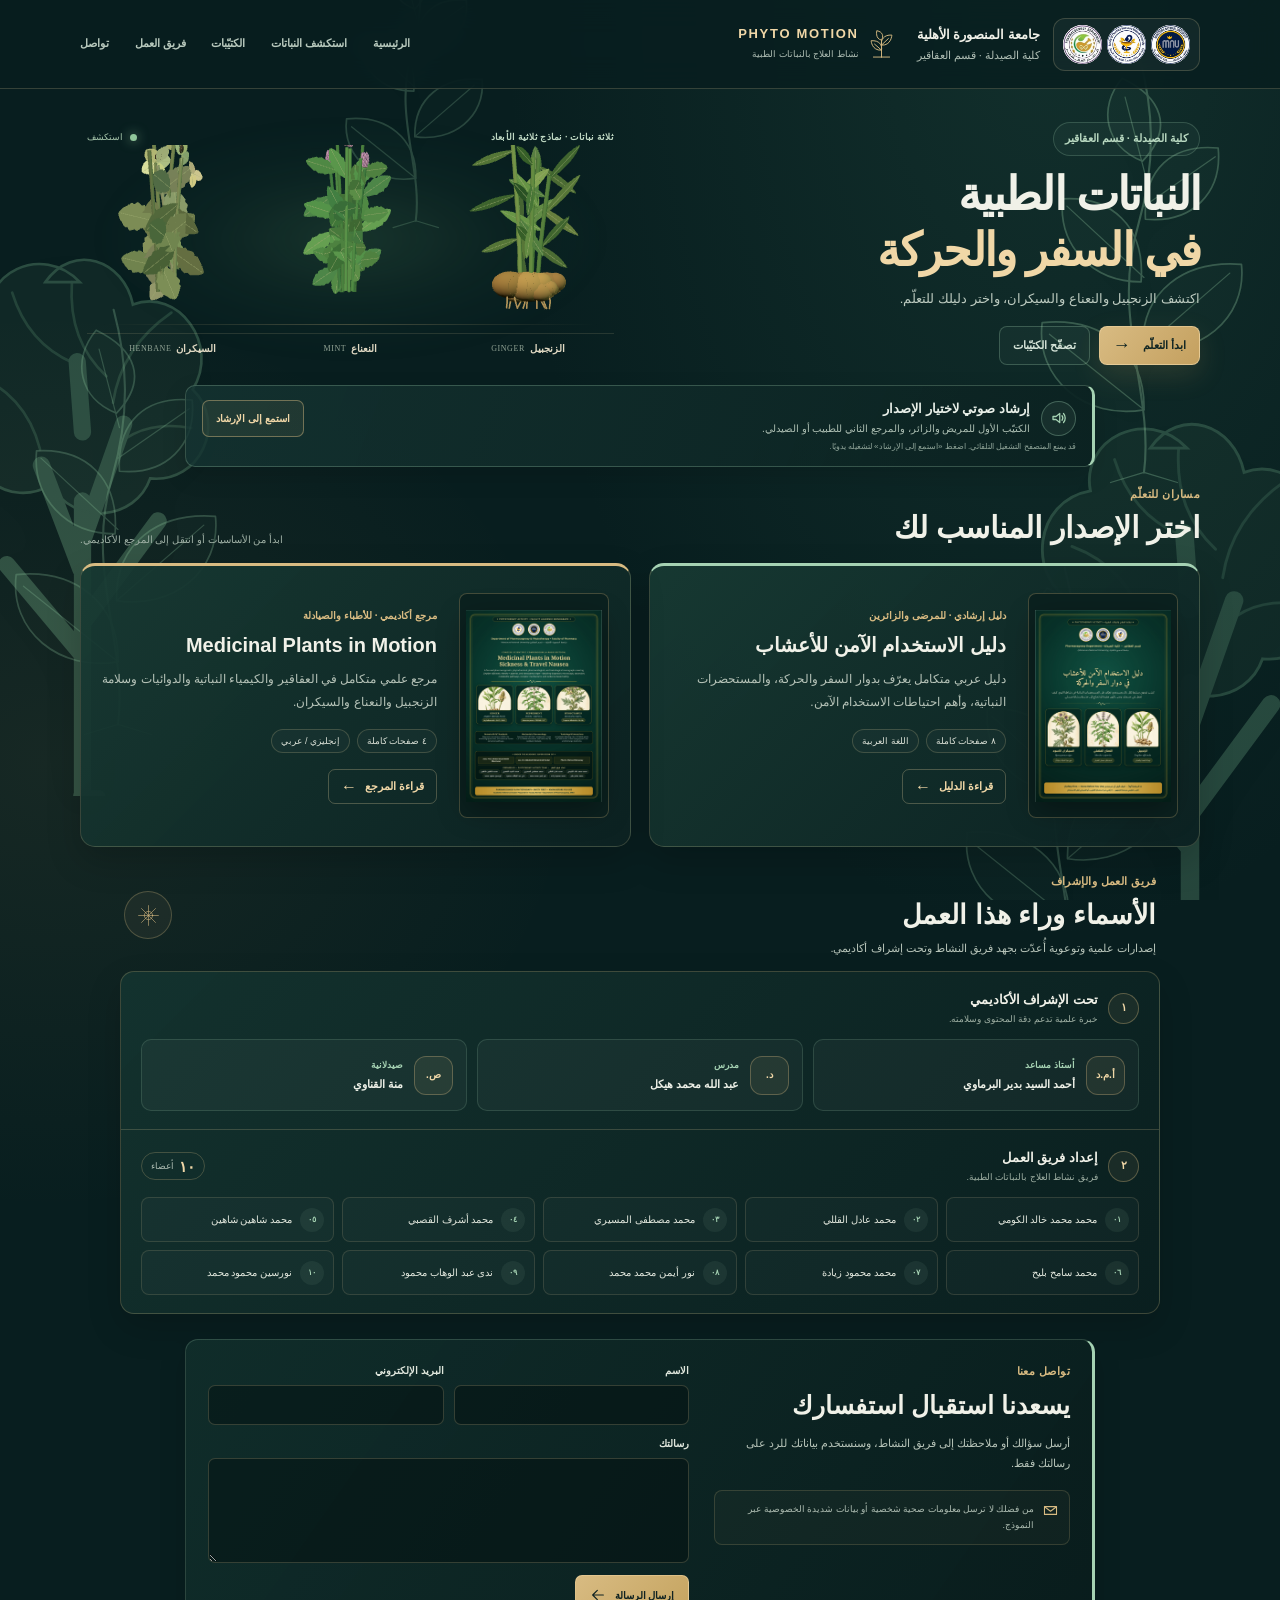
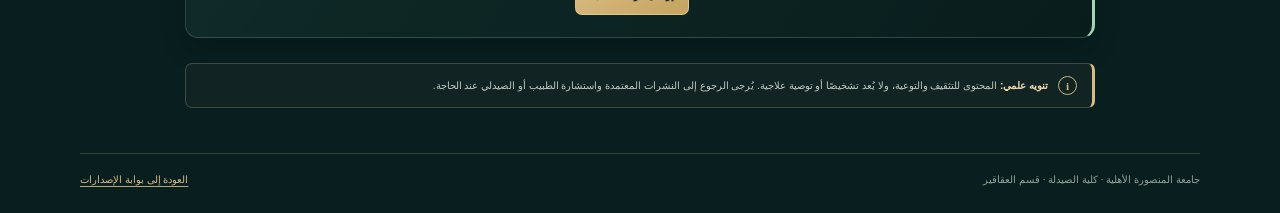
==== commit 48fdb0f7: "Compact botanical hero into three-plant ticker Co-authored-by: arena-agent <297053741+arena-agent@us" ====
--- a/booklet-site/index.html
+++ b/booklet-site/index.html
@@ -6,10 +6,10 @@
   <meta name="theme-color" content="#081e1f">
   <meta name="description" content="منصة تفاعلية من كلية الصيدلة بجامعة المنصورة الأهلية لاستكشاف الزنجبيل والنعناع والسيكران ومطالعة دليل المريض والمرجع الأكاديمي.">
   <title>منصة النباتات الطبية | PHYTO MOTION</title>
-  <link rel="stylesheet" href="assets/portal.css?v=2">
+  <link rel="stylesheet" href="assets/portal.css?v=3">
   <link rel="stylesheet" href="assets/garden.css?v=10">
   <script src="assets/garden.js?v=13" defer></script>
-  <script type="module" src="assets/garden-3d.js?v=4"></script>
+  <script type="module" src="assets/garden-3d.js?v=5"></script>
 </head>
 <body>
 <header class="site-header">
@@ -42,30 +42,15 @@
   <section class="hero" id="home" aria-labelledby="hero-title">
     <div class="hero-layout">
       <div class="hero-copy-column">
-        <p class="eyebrow">منصة تعليمية تفاعلية · قسم العقاقير</p>
-        <h1 id="hero-title">استكشف النباتات الطبية<br><em>في السفر والحركة</em></h1>
-        <p class="hero-copy">تعرّف على الزنجبيل والنعناع والسيكران من خلال مجسمات ثلاثية الأبعاد، ثم اختر الدليل المناسب لك.</p>
-        <div class="hero-actions">
-          <a class="hero-primary" href="#booklets">ابدأ التعلّم <span aria-hidden="true">←</span></a>
-          <a class="hero-secondary" href="#plants">استكشف النباتات</a>
-        </div>
-        <div class="hero-highlights" aria-label="محتوى المنصة">
-          <span><b aria-hidden="true">03</b> نباتات</span>
-          <span><b aria-hidden="true">02</b> إصداران كاملان</span>
-          <span>للمريض وللمختص</span>
-        </div>
-        <div class="hero-rule"><span></span><p>كلية الصيدلة · جامعة المنصورة الأهلية</p><span></span></div>
+        <p class="eyebrow">كلية الصيدلة · قسم العقاقير</p>
+        <h1 id="hero-title">النباتات الطبية<br><em>في السفر والحركة</em></h1>
+        <p class="hero-copy">اكتشف الزنجبيل والنعناع والسيكران، واختر دليلك للتعلّم.</p>
+        <div class="hero-actions"><a class="hero-primary" href="#booklets">ابدأ التعلّم <span aria-hidden="true">←</span></a><a class="hero-secondary" href="#booklets">تصفّح الكتيّبات</a></div>
       </div>
-      <div class="hero-visual" id="plants">
-        <div class="hero-visual-heading"><span class="eyebrow">نموذج نباتي ثلاثي الأبعاد</span><span class="hero-live"><i></i> دوّار</span></div>
-        <div class="hero-3d-stage" id="hero-3d-stage" role="img" aria-label="نموذج ثلاثي الأبعاد للنبات المحدد؛ اسحب لتدويره"></div>
-        <div class="hero-plant-caption"><div><span class="plant-caption-label">النبات المحدد</span><h2 id="hero-plant-title">الزنجبيل</h2><p id="hero-plant-latin">Zingiber officinale</p></div><span class="hero-plant-index" id="hero-plant-index">01 / 03</span></div>
-        <div class="hero-plant-picker" role="group" aria-label="اختر نباتًا لاستكشاف نموذجه">
-          <button type="button" class="plant-choice is-active" data-garden-plant="ginger" aria-pressed="true"><span>الزنجبيل</span><small>Zingiber</small></button>
-          <button type="button" class="plant-choice" data-garden-plant="peppermint" aria-pressed="false"><span>النعناع</span><small>Mentha</small></button>
-          <button type="button" class="plant-choice" data-garden-plant="henbane" aria-pressed="false"><span>السيكران</span><small>Hyoscyamus</small></button>
-        </div>
-        <div class="hero-model-controls"><span>اسحب النموذج لتدويره</span><div><button type="button" data-garden-auto aria-pressed="true">إيقاف الدوران</button><button type="button" data-garden-reset>إعادة الضبط</button></div></div>
+      <div class="hero-visual" id="plants" aria-label="نباتات طبية ثلاثية الأبعاد تتحرك في شريط">
+        <div class="hero-visual-heading"><span class="eyebrow">ثلاثة نباتات · نماذج ثلاثية الأبعاد</span><span class="hero-live"><i></i> استكشف</span></div>
+        <div class="hero-3d-stage" id="hero-3d-stage" role="img" aria-label="الزنجبيل والنعناع والسيكران في شريط متحرك"></div>
+        <div class="hero-ticker-labels" aria-hidden="true"><span>الزنجبيل <small>GINGER</small></span><span>النعناع <small>MINT</small></span><span>السيكران <small>HENBANE</small></span></div>
       </div>
     </div>
   </section>
--- a/booklet-site/assets/portal.css
+++ b/booklet-site/assets/portal.css
@@ -337,3 +337,44 @@
   .section-heading{align-items:flex-start;flex-direction:column;gap:4px}
   .section-heading>span{font-size:9px}
 }
+
+/* Compact front-page botanical ticker: keep all three models together in view. */
+.hero{padding:25px 0 12px}
+.hero-layout{min-height:0;grid-template-columns:minmax(0,1fr) minmax(0,1fr);gap:clamp(18px,3vw,42px)}
+.hero-copy-column{max-width:none;padding:8px 0}
+.hero h1{margin:10px 0 9px;font-size:clamp(32px,3.6vw,46px);line-height:1.22}
+.hero-copy{font-size:13px;line-height:1.8}
+.hero-actions{gap:9px;margin-top:16px}
+.hero-primary,.hero-secondary{min-height:39px;padding:8px 13px;font-size:11px}
+.hero-visual{padding:0}
+.hero-visual::before{inset:0 4% 4%;filter:blur(12px)}
+.hero-visual-heading{padding:0 7px}
+.hero-visual-heading .eyebrow{font-size:9px}
+.hero-3d-stage{height:188px;cursor:default}
+.hero-3d-stage:active{cursor:default}
+.hero-3d-stage::after{position:absolute;inset:auto 4% 8px;height:1px;background:linear-gradient(90deg,transparent,rgba(216,187,130,.28),transparent);content:"";pointer-events:none}
+.hero-ticker-labels{display:grid;grid-template-columns:repeat(3,minmax(0,1fr));gap:6px;margin:0 7px;border-top:1px solid rgba(215,194,148,.15);padding-top:6px;text-align:center;color:#dfd8c2;font-size:10px;font-weight:700}
+.hero-ticker-labels span{display:flex;align-items:center;justify-content:center;gap:5px;white-space:nowrap}
+.hero-ticker-labels small{color:#91a394;font:8px/1 Georgia,serif;letter-spacing:.07em;direction:ltr}
+.hero-3d-stage .garden-3d-layer.garden-3d-fallback{inset:0 auto 0 0;display:flex;width:200%;align-items:center;animation:plantTicker 20s linear infinite}
+.hero-3d-stage .garden-3d-fallback .garden-fallback-plant{position:static;display:block;flex:0 0 16.6667%;width:16.6667%;height:92%;object-fit:contain;transform:none;animation:none!important}
+@keyframes plantTicker{to{transform:translateX(-50%)}}
+@media(max-width:700px){
+  .hero{padding:19px 0 9px}
+  .hero-layout{grid-template-columns:minmax(0,1fr);gap:9px}
+  .hero-copy-column{padding:0}
+  .hero h1{margin:8px 0 6px;font-size:clamp(29px,7vw,38px)}
+  .hero-copy{font-size:12px}
+  .hero-actions{margin-top:11px}
+  .hero-visual{width:100%;max-width:620px;margin-inline:auto}
+  .hero-3d-stage{height:157px}
+}
+@media(max-width:500px){
+  .hero{padding-top:15px}
+  .hero-3d-stage{height:140px}
+  .hero-ticker-labels{font-size:9px}
+  .hero-ticker-labels small{font-size:7px}
+}
+@media(prefers-reduced-motion:reduce){
+  .hero-3d-stage .garden-3d-layer.garden-3d-fallback{animation:none}
+}
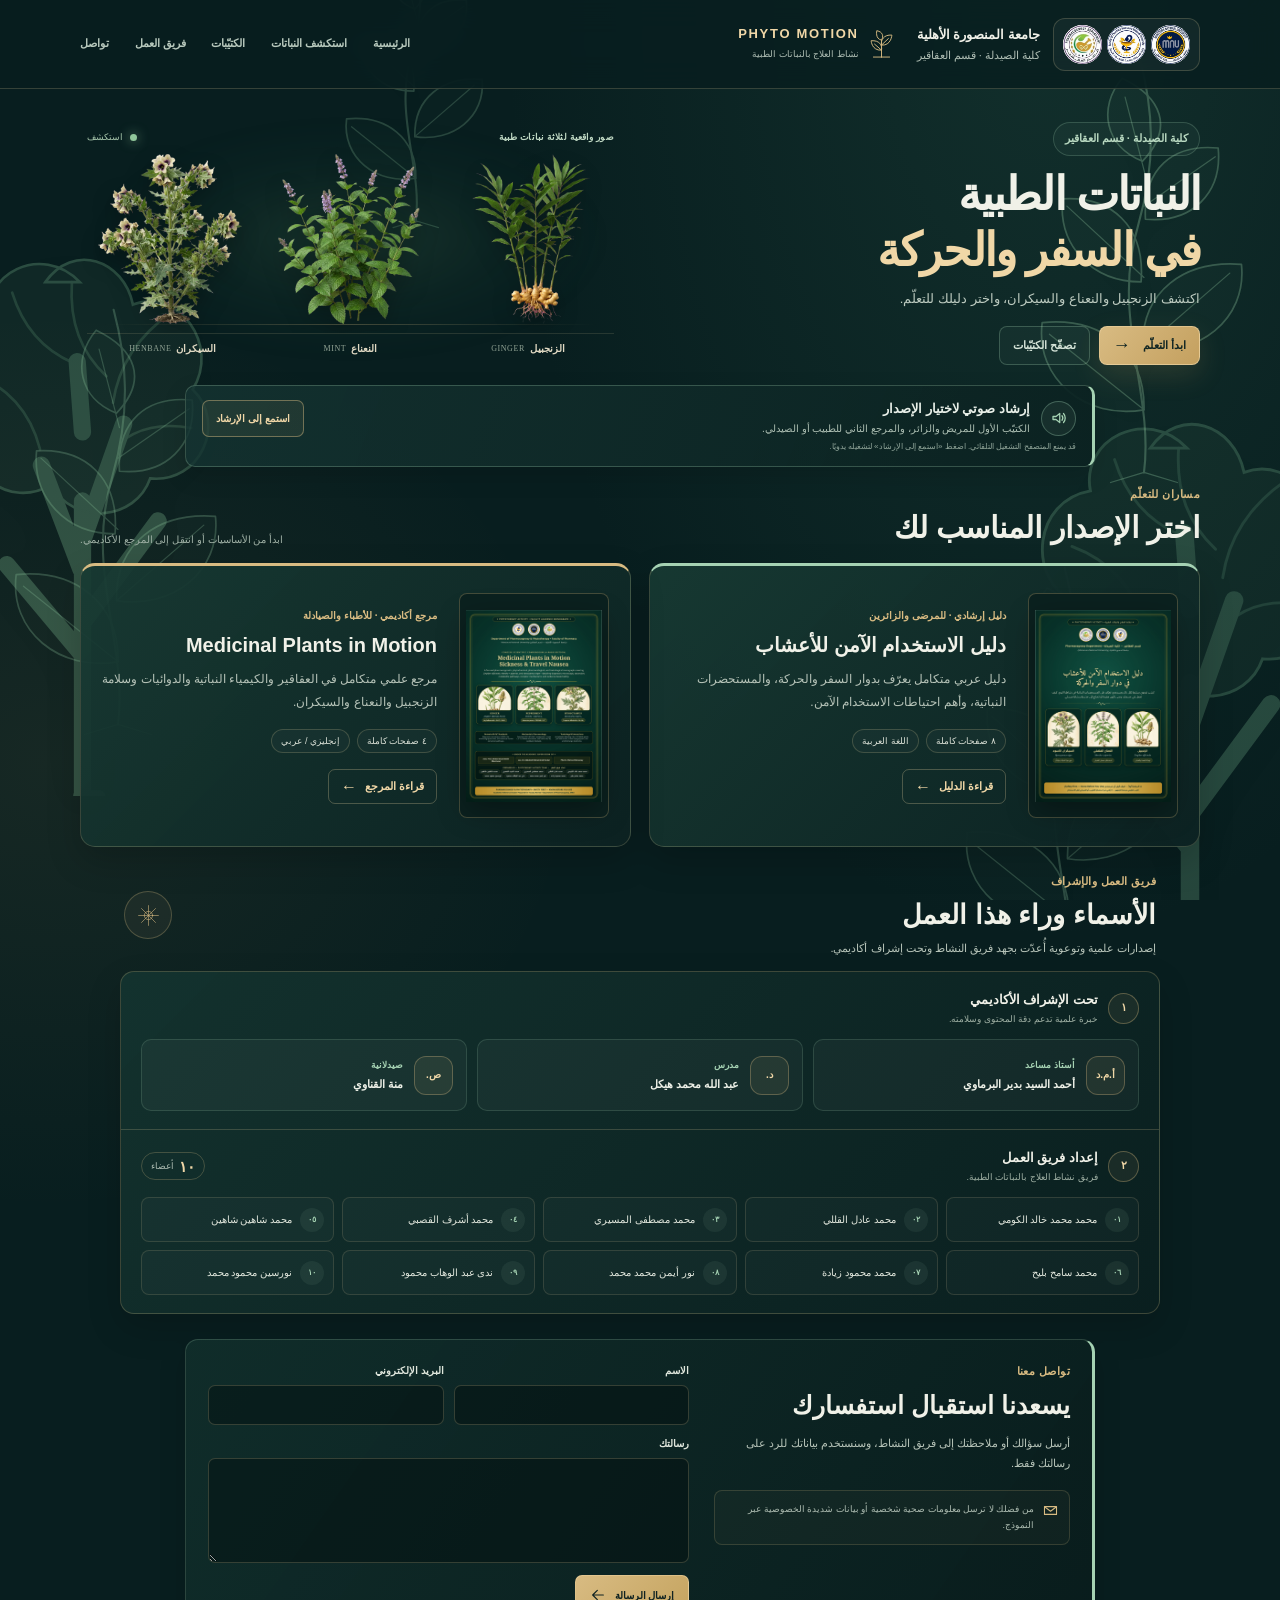
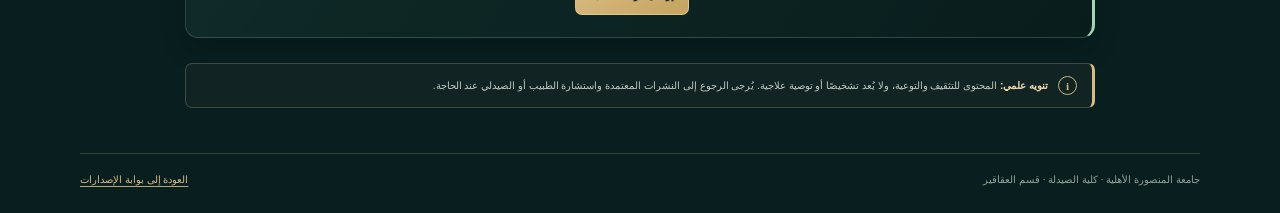
==== commit 45a768c7: "Replace stylized hero models with realistic plant photos Co-authored-by: arena-agent <297053741+aren" ====
--- a/booklet-site/index.html
+++ b/booklet-site/index.html
@@ -6,10 +6,9 @@
   <meta name="theme-color" content="#081e1f">
   <meta name="description" content="منصة تفاعلية من كلية الصيدلة بجامعة المنصورة الأهلية لاستكشاف الزنجبيل والنعناع والسيكران ومطالعة دليل المريض والمرجع الأكاديمي.">
   <title>منصة النباتات الطبية | PHYTO MOTION</title>
-  <link rel="stylesheet" href="assets/portal.css?v=3">
+  <link rel="stylesheet" href="assets/portal.css?v=4">
   <link rel="stylesheet" href="assets/garden.css?v=10">
   <script src="assets/garden.js?v=13" defer></script>
-  <script type="module" src="assets/garden-3d.js?v=5"></script>
 </head>
 <body>
 <header class="site-header">
@@ -48,8 +47,17 @@
         <div class="hero-actions"><a class="hero-primary" href="#booklets">ابدأ التعلّم <span aria-hidden="true">←</span></a><a class="hero-secondary" href="#booklets">تصفّح الكتيّبات</a></div>
       </div>
       <div class="hero-visual" id="plants" aria-label="نباتات طبية ثلاثية الأبعاد تتحرك في شريط">
-        <div class="hero-visual-heading"><span class="eyebrow">ثلاثة نباتات · نماذج ثلاثية الأبعاد</span><span class="hero-live"><i></i> استكشف</span></div>
-        <div class="hero-3d-stage" id="hero-3d-stage" role="img" aria-label="الزنجبيل والنعناع والسيكران في شريط متحرك"></div>
+        <div class="hero-visual-heading"><span class="eyebrow">صور واقعية لثلاثة نباتات طبية</span><span class="hero-live"><i></i> استكشف</span></div>
+        <div class="hero-3d-stage" role="img" aria-label="صور نباتية واقعية للزنجبيل والنعناع والسيكران في شريط متحرك">
+          <div class="hero-plant-track">
+            <img class="hero-plant-photo" src="assets/garden-ginger-cutout.webp?v=1" alt="" fetchpriority="high">
+            <img class="hero-plant-photo" src="assets/garden-peppermint-cutout.webp?v=1" alt="" fetchpriority="high">
+            <img class="hero-plant-photo" src="assets/garden-henbane-cutout.webp?v=1" alt="" fetchpriority="high">
+            <img class="hero-plant-photo hero-plant-photo--duplicate" src="assets/garden-ginger-cutout.webp?v=1" alt="" aria-hidden="true">
+            <img class="hero-plant-photo hero-plant-photo--duplicate" src="assets/garden-peppermint-cutout.webp?v=1" alt="" aria-hidden="true">
+            <img class="hero-plant-photo hero-plant-photo--duplicate" src="assets/garden-henbane-cutout.webp?v=1" alt="" aria-hidden="true">
+          </div>
+        </div>
         <div class="hero-ticker-labels" aria-hidden="true"><span>الزنجبيل <small>GINGER</small></span><span>النعناع <small>MINT</small></span><span>السيكران <small>HENBANE</small></span></div>
       </div>
     </div>
--- a/booklet-site/assets/portal.css
+++ b/booklet-site/assets/portal.css
@@ -356,8 +356,8 @@
 .hero-ticker-labels{display:grid;grid-template-columns:repeat(3,minmax(0,1fr));gap:6px;margin:0 7px;border-top:1px solid rgba(215,194,148,.15);padding-top:6px;text-align:center;color:#dfd8c2;font-size:10px;font-weight:700}
 .hero-ticker-labels span{display:flex;align-items:center;justify-content:center;gap:5px;white-space:nowrap}
 .hero-ticker-labels small{color:#91a394;font:8px/1 Georgia,serif;letter-spacing:.07em;direction:ltr}
-.hero-3d-stage .garden-3d-layer.garden-3d-fallback{inset:0 auto 0 0;display:flex;width:200%;align-items:center;animation:plantTicker 20s linear infinite}
-.hero-3d-stage .garden-3d-fallback .garden-fallback-plant{position:static;display:block;flex:0 0 16.6667%;width:16.6667%;height:92%;object-fit:contain;transform:none;animation:none!important}
+.hero-plant-track{position:absolute;inset:0 auto 0 0;display:flex;width:200%;align-items:center;animation:plantTicker 24s linear infinite;will-change:transform}
+.hero-plant-photo{display:block;flex:0 0 16.6667%;width:16.6667%;height:94%;object-fit:contain;opacity:1;filter:drop-shadow(0 9px 10px rgba(0,0,0,.28))}
 @keyframes plantTicker{to{transform:translateX(-50%)}}
 @media(max-width:700px){
   .hero{padding:19px 0 9px}
@@ -376,5 +376,7 @@
   .hero-ticker-labels small{font-size:7px}
 }
 @media(prefers-reduced-motion:reduce){
-  .hero-3d-stage .garden-3d-layer.garden-3d-fallback{animation:none}
-}
+  .hero-plant-track{position:static;width:100%;height:100%;animation:none;transform:none}
+  .hero-plant-photo{flex-basis:33.3333%;width:33.3333%}
+  .hero-plant-photo--duplicate{display:none}
+}
